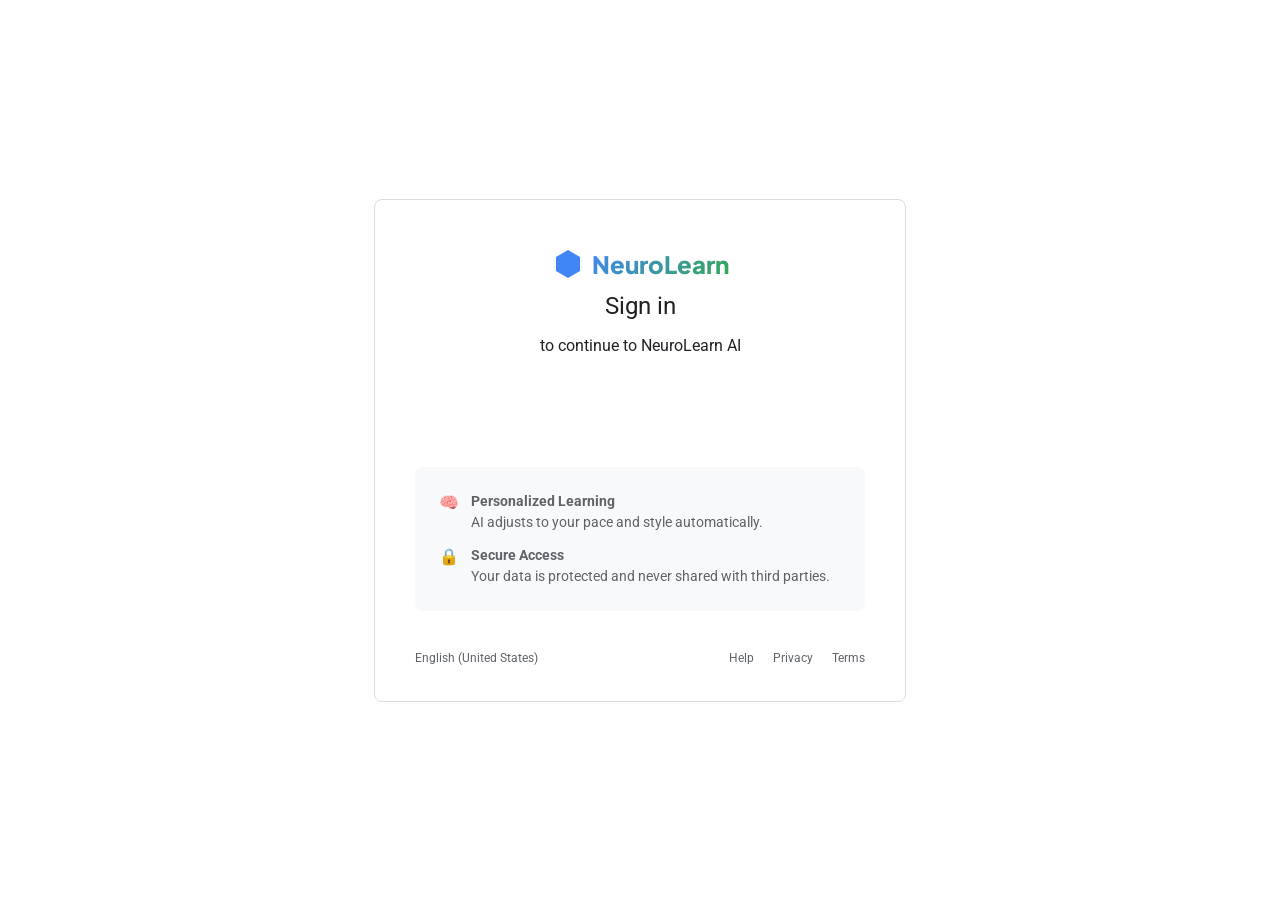
==== frontend/index.html @ 1ff62904 "Fix Google Auth and Security" ====
<!DOCTYPE html>
<html lang="en">
<head>
    <meta charset="UTF-8">
    <meta name="viewport" content="width=device-width, initial-scale=1.0">
    <title>NeuroLearn AI</title>
    <link href="https://fonts.googleapis.com/css2?family=Plus+Jakarta+Sans:wght@400;500;600;700;800&display=swap" rel="stylesheet">
    <style>
        * { margin: 0; padding: 0; box-sizing: border-box; }

        body {
            font-family: 'Plus Jakarta Sans', sans-serif;
            background: #0f0f13;
            color: #fff;
            min-height: 100vh;
        }

        /* ── Layout ── */
        .layout {
            display: flex;
            min-height: 100vh;
        }

        /* ── Sidebar ── */
        .sidebar {
            width: 220px;
            background: #16161d;
            border-right: 1px solid #ffffff10;
            display: flex;
            flex-direction: column;
            padding: 24px 16px;
            position: fixed;
            height: 100vh;
            z-index: 100;
        }

        .logo {
            display: flex;
            align-items: center;
            gap: 10px;
            padding: 8px 12px;
            margin-bottom: 32px;
        }

        .logo-icon {
            width: 32px;
            height: 32px;
            background: linear-gradient(135deg, #667eea, #764ba2);
            border-radius: 8px;
            display: flex;
            align-items: center;
            justify-content: center;
            font-size: 16px;
        }

        .logo-text {
            font-size: 17px;
            font-weight: 800;
            background: linear-gradient(135deg, #667eea, #a78bfa);
            -webkit-background-clip: text;
            -webkit-text-fill-color: transparent;
        }

        .nav-group {
            display: flex;
            flex-direction: column;
            gap: 4px;
            flex: 1;
        }

        .nav-label {
            font-size: 10px;
            font-weight: 700;
            color: #ffffff30;
            letter-spacing: 0.1em;
            padding: 0 12px;
            margin: 16px 0 6px;
        }

        .nav-item {
            display: flex;
            align-items: center;
            gap: 10px;
            padding: 10px 12px;
            border-radius: 10px;
            color: #ffffff60;
            text-decoration: none;
            font-size: 14px;
            font-weight: 500;
            transition: all 0.15s;
            cursor: pointer;
            border: none;
            background: none;
            width: 100%;
            font-family: 'Plus Jakarta Sans', sans-serif;
        }

        .nav-item:hover {
            background: #ffffff08;
            color: #fff;
        }

        .nav-item.active {
            background: linear-gradient(135deg, #667eea20, #764ba220);
            color: #a78bfa;
            border: 1px solid #667eea30;
        }

        .nav-item svg { flex-shrink: 0; }

        .sidebar-bottom {
            border-top: 1px solid #ffffff10;
            padding-top: 16px;
        }

        .user-row {
            display: flex;
            align-items: center;
            gap: 10px;
            padding: 10px 12px;
            border-radius: 10px;
            margin-bottom: 8px;
        }

        .avatar {
            width: 34px;
            height: 34px;
            border-radius: 50%;
            background: linear-gradient(135deg, #667eea, #764ba2);
            display: flex;
            align-items: center;
            justify-content: center;
            font-size: 12px;
            font-weight: 700;
            flex-shrink: 0;
            overflow: hidden;
        }

        .avatar img {
            width: 100%;
            height: 100%;
            object-fit: cover;
        }

        .user-info { flex: 1; min-width: 0; }

        .user-name {
            font-size: 13px;
            font-weight: 600;
            color: #fff;
            white-space: nowrap;
            overflow: hidden;
            text-overflow: ellipsis;
        }

        .user-email {
            font-size: 11px;
            color: #ffffff40;
            white-space: nowrap;
            overflow: hidden;
            text-overflow: ellipsis;
        }

        .logout-btn {
            width: 100%;
            padding: 9px;
            background: none;
            border: 1px solid #ffffff15;
            border-radius: 8px;
            color: #ffffff40;
            font-size: 12px;
            font-weight: 500;
            cursor: pointer;
            font-family: 'Plus Jakarta Sans', sans-serif;
            transition: all 0.15s;
            display: flex;
            align-items: center;
            justify-content: center;
            gap: 6px;
        }

        .logout-btn:hover {
            border-color: #ef444450;
            color: #ef4444;
            background: #ef444410;
        }

        /* ── Main ── */
        .main {
            margin-left: 220px;
            flex: 1;
            padding: 32px;
            max-width: calc(100vw - 220px);
        }

        /* ── Header ── */
        .header {
            display: flex;
            justify-content: space-between;
            align-items: center;
            margin-bottom: 32px;
        }

        .header-left h1 {
            font-size: 26px;
            font-weight: 800;
            margin-bottom: 4px;
        }

        .header-left p {
            font-size: 14px;
            color: #ffffff50;
        }

        .header-right {
            display: flex;
            gap: 10px;
        }

        /* ── Buttons ── */
        .btn {
            display: inline-flex;
            align-items: center;
            gap: 7px;
            padding: 10px 18px;
            border-radius: 10px;
            font-size: 13px;
            font-weight: 600;
            border: none;
            cursor: pointer;
            transition: all 0.15s;
            font-family: 'Plus Jakarta Sans', sans-serif;
            text-decoration: none;
        }

        .btn-primary {
            background: linear-gradient(135deg, #667eea, #764ba2);
            color: white;
            box-shadow: 0 4px 16px #667eea40;
        }

        .btn-primary:hover {
            transform: translateY(-1px);
            box-shadow: 0 6px 20px #667eea50;
        }

        .btn-ghost {
            background: #ffffff08;
            color: #ffffff70;
            border: 1px solid #ffffff12;
        }

        .btn-ghost:hover {
            background: #ffffff12;
            color: #fff;
        }

        .btn:disabled {
            opacity: 0.5;
            cursor: not-allowed;
            transform: none !important;
        }

        /* ── Stats ── */
        .stats-grid {
            display: grid;
            grid-template-columns: repeat(4, 1fr);
            gap: 16px;
            margin-bottom: 28px;
        }

        .stat-card {
            background: #16161d;
            border: 1px solid #ffffff0d;
            border-radius: 14px;
            padding: 20px;
            transition: border-color 0.2s;
        }

        .stat-card:hover { border-color: #667eea30; }

        .stat-top {
            display: flex;
            justify-content: space-between;
            align-items: center;
            margin-bottom: 14px;
        }

        .stat-icon {
            width: 36px;
            height: 36px;
            border-radius: 8px;
            display: flex;
            align-items: center;
            justify-content: center;
            font-size: 18px;
        }

        .stat-trend {
            font-size: 11px;
            font-weight: 600;
            padding: 3px 8px;
            border-radius: 20px;
            background: #10b98120;
            color: #10b981;
        }

        .stat-value {
            font-size: 30px;
            font-weight: 800;
            margin-bottom: 4px;
        }

        .stat-label {
            font-size: 12px;
            color: #ffffff40;
            font-weight: 500;
        }

        /* ── Grid ── */
        .content-grid {
            display: grid;
            grid-template-columns: 1.6fr 1fr;
            gap: 20px;
        }

        /* ── Card ── */
        .card {
            background: #16161d;
            border: 1px solid #ffffff0d;
            border-radius: 16px;
            overflow: hidden;
        }

        .card-head {
            padding: 20px 24px 16px;
            border-bottom: 1px solid #ffffff08;
            display: flex;
            justify-content: space-between;
            align-items: center;
        }

        .card-title {
            font-size: 15px;
            font-weight: 700;
        }

        .card-sub {
            font-size: 12px;
            color: #ffffff40;
            margin-top: 2px;
        }

        .card-body { padding: 20px 24px; }

        /* ── Modules ── */
        .module-list {
            display: flex;
            flex-direction: column;
            gap: 12px;
        }

        .module-item {
            display: flex;
            align-items: center;
            gap: 14px;
            padding: 14px;
            border-radius: 12px;
            border: 1px solid #ffffff08;
            cursor: pointer;
            transition: all 0.15s;
            background: #0f0f1300;
        }

        .module-item:hover:not(.locked) {
            background: #667eea08;
            border-color: #667eea30;
        }

        .module-item.locked {
            opacity: 0.45;
            cursor: not-allowed;
        }

        .module-status {
            width: 36px;
            height: 36px;
            border-radius: 50%;
            display: flex;
            align-items: center;
            justify-content: center;
            flex-shrink: 0;
            font-size: 15px;
        }

        .module-status.done  { background: #10b98120; color: #10b981; border: 1px solid #10b98130; }
        .module-status.active { background: #667eea20; color: #667eea; border: 1px solid #667eea30; }
        .module-status.idle  { background: #ffffff08; color: #ffffff40; border: 1px solid #ffffff10; }
        .module-status.lock  { background: #ffffff05; color: #ffffff20; border: 1px solid #ffffff08; }

        .module-info { flex: 1; min-width: 0; }

        .module-name {
            font-size: 14px;
            font-weight: 600;
            margin-bottom: 6px;
        }

        .progress-bar {
            height: 4px;
            background: #ffffff0d;
            border-radius: 4px;
            overflow: hidden;
        }

        .progress-fill {
            height: 100%;
            border-radius: 4px;
            transition: width 1s ease;
        }

        .module-meta {
            display: flex;
            justify-content: space-between;
            margin-top: 5px;
        }

        .module-meta span {
            font-size: 11px;
            color: #ffffff35;
        }

        .module-cta {
            font-size: 11px;
            font-weight: 600;
            padding: 5px 12px;
            border-radius: 6px;
            background: linear-gradient(135deg, #667eea, #764ba2);
            color: white;
            border: none;
            cursor: pointer;
            font-family: 'Plus Jakarta Sans', sans-serif;
            white-space: nowrap;
            flex-shrink: 0;
        }

        /* ── Recommendations ── */
        .rec-list {
            display: flex;
            flex-direction: column;
            gap: 10px;
        }

        .rec-item {
            display: flex;
            align-items: center;
            gap: 12px;
            padding: 12px;
            border-radius: 10px;
            border: 1px solid #ffffff08;
            cursor: pointer;
            transition: all 0.15s;
        }

        .rec-item:hover {
            background: #667eea08;
            border-color: #667eea30;
        }

        .rec-dot {
            width: 40px;
            height: 40px;
            border-radius: 10px;
            flex-shrink: 0;
        }

        .rec-dot.purple { background: linear-gradient(135deg, #667eea, #764ba2); }
        .rec-dot.pink   { background: linear-gradient(135deg, #f093fb, #f5576c); }
        .rec-dot.blue   { background: linear-gradient(135deg, #4facfe, #00f2fe); }

        .rec-info { flex: 1; }

        .rec-name {
            font-size: 13px;
            font-weight: 600;
            margin-bottom: 3px;
        }

        .rec-meta {
            font-size: 11px;
            color: #ffffff35;
        }

        .rec-match {
            font-size: 11px;
            font-weight: 700;
            color: #10b981;
        }

        /* ── Quick Actions ── */
        .actions-grid {
            display: grid;
            grid-template-columns: 1fr 1fr;
            gap: 10px;
        }

        .action-card {
            padding: 16px;
            border-radius: 12px;
            border: 1px solid #ffffff08;
            cursor: pointer;
            transition: all 0.15s;
            text-align: center;
            background: none;
            color: white;
            font-family: 'Plus Jakarta Sans', sans-serif;
            width: 100%;
        }

        .action-card:hover {
            background: #ffffff06;
            border-color: #667eea40;
            transform: translateY(-2px);
        }

        .action-icon { font-size: 24px; margin-bottom: 8px; }

        .action-name {
            font-size: 13px;
            font-weight: 600;
            margin-bottom: 3px;
        }

        .action-desc {
            font-size: 11px;
            color: #ffffff35;
        }

        /* ── Toast ── */
        .toast {
            position: fixed;
            bottom: 24px;
            right: 24px;
            padding: 12px 18px;
            border-radius: 12px;
            font-size: 13px;
            font-weight: 600;
            z-index: 9999;
            display: flex;
            align-items: center;
            gap: 8px;
            box-shadow: 0 8px 32px rgba(0,0,0,0.4);
            transform: translateY(80px);
            opacity: 0;
            transition: all 0.3s cubic-bezier(0.34, 1.56, 0.64, 1);
            max-width: 320px;
        }

        .toast.show { transform: translateY(0); opacity: 1; }
        .toast.success { background: linear-gradient(135deg, #10b981, #059669); }
        .toast.error   { background: linear-gradient(135deg, #ef4444, #dc2626); }
        .toast.info    { background: linear-gradient(135deg, #667eea, #764ba2); }

        /* ── Spinner ── */
        .spin {
            width: 14px; height: 14px;
            border: 2px solid rgba(255,255,255,0.3);
            border-top-color: white;
            border-radius: 50%;
            animation: spin 0.7s linear infinite;
        }

        @keyframes spin { to { transform: rotate(360deg); } }

        /* ── Responsive ── */
        @media (max-width: 1100px) {
            .stats-grid { grid-template-columns: repeat(2, 1fr); }
            .content-grid { grid-template-columns: 1fr; }
        }

        @media (max-width: 768px) {
            .sidebar { transform: translateX(-100%); }
            .main { margin-left: 0; padding: 20px; max-width: 100vw; }
            .stats-grid { grid-template-columns: 1fr 1fr; }
            .header { flex-direction: column; align-items: flex-start; gap: 16px; }
        }
    </style>
</head>
<body>

<div class="toast" id="toast"></div>

<div class="layout">

    <!-- ── Sidebar ── -->
    <aside class="sidebar">
        <div class="logo">
            <div class="logo-icon">🧠</div>
            <span class="logo-text">NeuroLearn</span>
        </div>

        <div class="nav-group">
            <span class="nav-label">MENU</span>

            <a class="nav-item active" href="index.html">
                <svg width="16" height="16" viewBox="0 0 24 24" fill="none" stroke="currentColor" stroke-width="2">
                    <rect x="3" y="3" width="7" height="7" rx="1"/>
                    <rect x="14" y="3" width="7" height="7" rx="1"/>
                    <rect x="3" y="14" width="7" height="7" rx="1"/>
                    <rect x="14" y="14" width="7" height="7" rx="1"/>
                </svg>
                Dashboard
            </a>

            <a class="nav-item" href="lesson.html">
                <svg width="16" height="16" viewBox="0 0 24 24" fill="none" stroke="currentColor" stroke-width="2">
                    <polygon points="5 3 19 12 5 21 5 3"/>
                </svg>
                Start Lesson
            </a>

            <button class="nav-item action-export">
                <svg width="16" height="16" viewBox="0 0 24 24" fill="none" stroke="currentColor" stroke-width="2">
                    <path d="M21 15v4a2 2 0 0 1-2 2H5a2 2 0 0 1-2-2v-4"/>
                    <polyline points="7 10 12 15 17 10"/>
                    <line x1="12" y1="15" x2="12" y2="3"/>
                </svg>
                Export Data
            </button>
        </div>

        <div class="sidebar-bottom">
            <div class="user-row">
                <div class="avatar" id="user-avatar"><span id="user-initials">U</span></div>
                <div class="user-info">
                    <div class="user-name" id="user-name">Loading...</div>
                    <div class="user-email" id="user-email">...</div>
                </div>
            </div>
            <button class="logout-btn" onclick="logout()">
                <svg width="12" height="12" viewBox="0 0 24 24" fill="none" stroke="currentColor" stroke-width="2">
                    <path d="M9 21H5a2 2 0 0 1-2-2V5a2 2 0 0 1 2-2h4"/>
                    <polyline points="16 17 21 12 16 7"/>
                    <line x1="21" y1="12" x2="9" y2="12"/>
                </svg>
                Sign Out
            </button>
        </div>
    </aside>

    <!-- ── Main Content ── -->
    <main class="main">

        <!-- Header -->
        <div class="header">
            <div class="header-left">
                <h1 id="page-title">Welcome back 👋</h1>
                <p>Your AI-powered learning dashboard</p>
            </div>
            <div class="header-right">
                <button class="btn btn-primary" id="btn-start">
                    <svg width="15" height="15" viewBox="0 0 24 24" fill="none" stroke="currentColor" stroke-width="2.5">
                        <polygon points="5 3 19 12 5 21 5 3"/>
                    </svg>
                    Start Learning
                </button>
            </div>
        </div>

        <!-- Stats -->
        <div class="stats-grid">
            <div class="stat-card">
                <div class="stat-top">
                    <div class="stat-icon" style="background:#667eea15">📚</div>
                    <span class="stat-trend">+12%</span>
                </div>
                <div class="stat-value" id="stat-sessions">24</div>
                <div class="stat-label">Sessions Completed</div>
            </div>
            <div class="stat-card">
                <div class="stat-top">
                    <div class="stat-icon" style="background:#8b5cf615">🎯</div>
                    <span class="stat-trend">+5.2%</span>
                </div>
                <div class="stat-value" id="stat-score">78.5%</div>
                <div class="stat-label">Average Score</div>
            </div>
            <div class="stat-card">
                <div class="stat-top">
                    <div class="stat-icon" style="background:#10b98115">⚡</div>
                    <span class="stat-trend">+7%</span>
                </div>
                <div class="stat-value" id="stat-engagement">82%</div>
                <div class="stat-label">Engagement Level</div>
            </div>
            <div class="stat-card">
                <div class="stat-top">
                    <div class="stat-icon" style="background:#f9731615">🔥</div>
                    <span class="stat-trend" id="streak-trend">7 days</span>
                </div>
                <div class="stat-value" id="stat-streak">7</div>
                <div class="stat-label">Day Streak</div>
            </div>
        </div>

        <!-- Content Grid -->
        <div class="content-grid">

            <!-- Left Column -->
            <div style="display:flex; flex-direction:column; gap:20px;">

                <!-- Modules -->
                <div class="card">
                    <div class="card-head">
                        <div>
                            <div class="card-title">Learning Path</div>
                            <div class="card-sub">Click a module to start AI lesson</div>
                        </div>
                    </div>
                    <div class="card-body">
                        <div class="module-list">

                            <div class="module-item" onclick="showToast('Python Basics is already completed! 🎉', 'success')">
                                <div class="module-status done">✓</div>
                                <div class="module-info">
                                    <div class="module-name">Python Basics</div>
                                    <div class="progress-bar">
                                        <div class="progress-fill" style="width:100%; background:#10b981;"></div>
                                    </div>
                                    <div class="module-meta">
                                        <span>12 lessons</span>
                                        <span style="color:#10b981;">Completed</span>
                                    </div>
                                </div>
                            </div>

                            <div class="module-item" onclick="goToLesson('Dictionary Methods and Comprehensions', 'intermediate')">
                                <div class="module-status active">▶</div>
                                <div class="module-info">
                                    <div class="module-name">Data Structures</div>
                                    <div class="progress-bar">
                                        <div class="progress-fill" style="width:75%; background:linear-gradient(90deg,#667eea,#764ba2);"></div>
                                    </div>
                                    <div class="module-meta">
                                        <span>9 / 12 lessons</span>
                                        <span>3h left</span>
                                    </div>
                                </div>
                                <button class="module-cta">Continue</button>
                            </div>

                            <div class="module-item" onclick="goToLesson('Classes and Objects in Python', 'intermediate')">
                                <div class="module-status idle">○</div>
                                <div class="module-info">
                                    <div class="module-name">Object-Oriented Programming</div>
                                    <div class="progress-bar">
                                        <div class="progress-fill" style="width:45%; background:linear-gradient(90deg,#8b5cf6,#6d28d9);"></div>
                                    </div>
                                    <div class="module-meta">
                                        <span>5 / 11 lessons</span>
                                        <span>In progress</span>
                                    </div>
                                </div>
                                <button class="module-cta">Start</button>
                            </div>

                            <div class="module-item locked" onclick="showToast('Complete OOP first to unlock Advanced Algorithms 🔒', 'info')">
                                <div class="module-status lock">🔒</div>
                                <div class="module-info">
                                    <div class="module-name">Advanced Algorithms</div>
                                    <div class="module-meta">
                                        <span>Locked — complete OOP first</span>
                                    </div>
                                </div>
                            </div>

                        </div>
                    </div>
                </div>

                <!-- Quick Actions -->
                <div class="card">
                    <div class="card-head">
                        <div>
                            <div class="card-title">Quick Actions</div>
                            <div class="card-sub">Everything you need in one place</div>
                        </div>
                    </div>
                    <div class="card-body">
                        <div class="actions-grid">
                            <button class="action-card" onclick="goToLesson('Python Basics Quiz', 'beginner')">
                                <div class="action-icon">🧪</div>
                                <div class="action-name">Take Quiz</div>
                                <div class="action-desc">Test your knowledge</div>
                            </button>
                            <button class="action-card" onclick="goToLesson('Advanced Algorithms Introduction', 'advanced')">
                                <div class="action-icon">🚀</div>
                                <div class="action-name">Challenge Mode</div>
                                <div class="action-desc">Push your limits</div>
                            </button>
                            <button class="action-card action-export">
                                <div class="action-icon">📊</div>
                                <div class="action-name">Export Progress</div>
                                <div class="action-desc">Download your data</div>
                            </button>
                            <button class="action-card" onclick="goToLesson('Python Review and Practice', 'beginner')">
                                <div class="action-icon">🔄</div>
                                <div class="action-name">Review</div>
                                <div class="action-desc">Revisit past lessons</div>
                            </button>
                        </div>
                    </div>
                </div>

            </div>

            <!-- Right Column -->
            <div style="display:flex; flex-direction:column; gap:20px;">

                <!-- Cognitive Profile -->
                <div class="card">
                    <div class="card-head">
                        <div>
                            <div class="card-title">Your Profile</div>
                            <div class="card-sub">Cognitive learning DNA</div>
                        </div>
                    </div>
                    <div class="card-body" style="display:flex; flex-direction:column; gap:10px;">
                        <div style="display:flex; justify-content:space-between; align-items:center; padding:10px 12px; background:#ffffff05; border-radius:8px;">
                            <span style="font-size:13px; color:#ffffff60;">Learning Style</span>
                            <span style="font-size:13px; font-weight:700; color:#a78bfa;" id="profile-style">Visual</span>
                        </div>
                        <div style="display:flex; justify-content:space-between; align-items:center; padding:10px 12px; background:#ffffff05; border-radius:8px;">
                            <span style="font-size:13px; color:#ffffff60;">Cognitive Capacity</span>
                            <span style="font-size:13px; font-weight:700; color:#a78bfa;" id="profile-capacity">7.5 / 10</span>
                        </div>
                        <div style="display:flex; justify-content:space-between; align-items:center; padding:10px 12px; background:#ffffff05; border-radius:8px;">
                            <span style="font-size:13px; color:#ffffff60;">Processing Speed</span>
                            <span style="font-size:13px; font-weight:700; color:#10b981;" id="profile-speed">Fast</span>
                        </div>
                        <div style="display:flex; justify-content:space-between; align-items:center; padding:10px 12px; background:#ffffff05; border-radius:8px;">
                            <span style="font-size:13px; color:#ffffff60;">Working Memory</span>
                            <span style="font-size:13px; font-weight:700; color:#10b981;" id="profile-memory">High</span>
                        </div>
                    </div>
                </div>

                <!-- AI Recommendations -->
                <div class="card">
                    <div class="card-head">
                        <div>
                            <div class="card-title">Recommended</div>
                            <div class="card-sub">AI-picked for you</div>
                        </div>
                    </div>
                    <div class="card-body">
                        <div class="rec-list" id="recommendation-list">
                            <div class="rec-item" onclick="goToLesson('Python Data Visualization', 'intermediate')">
                                <div class="rec-dot purple"></div>
                                <div class="rec-info">
                                    <div class="rec-name">Python Data Visualization</div>
                                    <div class="rec-meta">Interactive • 45 min</div>
                                </div>
                                <span class="rec-match">92%</span>
                            </div>
                            <div class="rec-item" onclick="goToLesson('Algorithmic Thinking', 'intermediate')">
                                <div class="rec-dot pink"></div>
                                <div class="rec-info">
                                    <div class="rec-name">Algorithmic Thinking</div>
                                    <div class="rec-meta">Reading • 60 min</div>
                                </div>
                                <span class="rec-match">88%</span>
                            </div>
                            <div class="rec-item" onclick="goToLesson('Design Patterns in Python', 'advanced')">
                                <div class="rec-dot blue"></div>
                                <div class="rec-info">
                                    <div class="rec-name">Design Patterns</div>
                                    <div class="rec-meta">Practice • 90 min</div>
                                </div>
                                <span class="rec-match">85%</span>
                            </div>
                        </div>
                    </div>
                </div>

            </div>
        </div>
    </main>
</div>

<script src="app.js"></script>
</body>
</html>
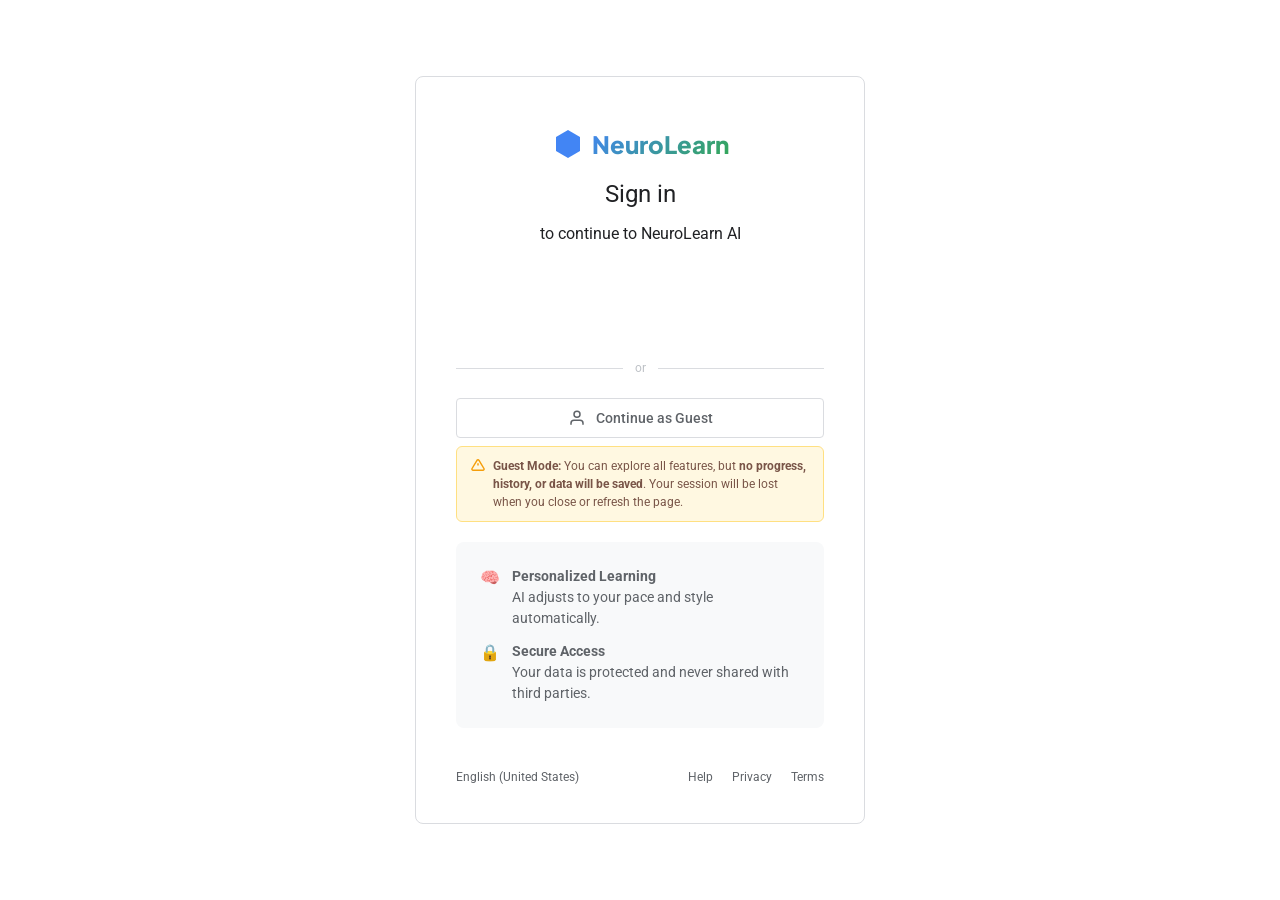
==== commit b064bbc7: "feat: Next-level UI/UX overhaul — dark mode, modals, quiz engine, streak calendar, animations, all b" ====
--- a/frontend/index.html
+++ b/frontend/index.html
@@ -1,893 +1,518 @@
 <!DOCTYPE html>
 <html lang="en">
 <head>
-    <meta charset="UTF-8">
-    <meta name="viewport" content="width=device-width, initial-scale=1.0">
-    <title>NeuroLearn AI</title>
-    <link href="https://fonts.googleapis.com/css2?family=Plus+Jakarta+Sans:wght@400;500;600;700;800&display=swap" rel="stylesheet">
-    <style>
-        * { margin: 0; padding: 0; box-sizing: border-box; }
-
-        body {
-            font-family: 'Plus Jakarta Sans', sans-serif;
-            background: #0f0f13;
-            color: #fff;
-            min-height: 100vh;
-        }
-
-        /* ── Layout ── */
-        .layout {
-            display: flex;
-            min-height: 100vh;
-        }
-
-        /* ── Sidebar ── */
-        .sidebar {
-            width: 220px;
-            background: #16161d;
-            border-right: 1px solid #ffffff10;
-            display: flex;
-            flex-direction: column;
-            padding: 24px 16px;
-            position: fixed;
-            height: 100vh;
-            z-index: 100;
-        }
-
-        .logo {
-            display: flex;
-            align-items: center;
-            gap: 10px;
-            padding: 8px 12px;
-            margin-bottom: 32px;
-        }
-
-        .logo-icon {
-            width: 32px;
-            height: 32px;
-            background: linear-gradient(135deg, #667eea, #764ba2);
-            border-radius: 8px;
-            display: flex;
-            align-items: center;
-            justify-content: center;
-            font-size: 16px;
-        }
-
-        .logo-text {
-            font-size: 17px;
-            font-weight: 800;
-            background: linear-gradient(135deg, #667eea, #a78bfa);
-            -webkit-background-clip: text;
-            -webkit-text-fill-color: transparent;
-        }
-
-        .nav-group {
-            display: flex;
-            flex-direction: column;
-            gap: 4px;
-            flex: 1;
-        }
-
-        .nav-label {
-            font-size: 10px;
-            font-weight: 700;
-            color: #ffffff30;
-            letter-spacing: 0.1em;
-            padding: 0 12px;
-            margin: 16px 0 6px;
-        }
-
-        .nav-item {
-            display: flex;
-            align-items: center;
-            gap: 10px;
-            padding: 10px 12px;
-            border-radius: 10px;
-            color: #ffffff60;
-            text-decoration: none;
-            font-size: 14px;
-            font-weight: 500;
-            transition: all 0.15s;
-            cursor: pointer;
-            border: none;
-            background: none;
-            width: 100%;
-            font-family: 'Plus Jakarta Sans', sans-serif;
-        }
-
-        .nav-item:hover {
-            background: #ffffff08;
-            color: #fff;
-        }
-
-        .nav-item.active {
-            background: linear-gradient(135deg, #667eea20, #764ba220);
-            color: #a78bfa;
-            border: 1px solid #667eea30;
-        }
-
-        .nav-item svg { flex-shrink: 0; }
-
-        .sidebar-bottom {
-            border-top: 1px solid #ffffff10;
-            padding-top: 16px;
-        }
-
-        .user-row {
-            display: flex;
-            align-items: center;
-            gap: 10px;
-            padding: 10px 12px;
-            border-radius: 10px;
-            margin-bottom: 8px;
-        }
-
-        .avatar {
-            width: 34px;
-            height: 34px;
-            border-radius: 50%;
-            background: linear-gradient(135deg, #667eea, #764ba2);
-            display: flex;
-            align-items: center;
-            justify-content: center;
-            font-size: 12px;
-            font-weight: 700;
-            flex-shrink: 0;
-            overflow: hidden;
-        }
-
-        .avatar img {
-            width: 100%;
-            height: 100%;
-            object-fit: cover;
-        }
-
-        .user-info { flex: 1; min-width: 0; }
-
-        .user-name {
-            font-size: 13px;
-            font-weight: 600;
-            color: #fff;
-            white-space: nowrap;
-            overflow: hidden;
-            text-overflow: ellipsis;
-        }
-
-        .user-email {
-            font-size: 11px;
-            color: #ffffff40;
-            white-space: nowrap;
-            overflow: hidden;
-            text-overflow: ellipsis;
-        }
-
-        .logout-btn {
-            width: 100%;
-            padding: 9px;
-            background: none;
-            border: 1px solid #ffffff15;
-            border-radius: 8px;
-            color: #ffffff40;
-            font-size: 12px;
-            font-weight: 500;
-            cursor: pointer;
-            font-family: 'Plus Jakarta Sans', sans-serif;
-            transition: all 0.15s;
-            display: flex;
-            align-items: center;
-            justify-content: center;
-            gap: 6px;
-        }
-
-        .logout-btn:hover {
-            border-color: #ef444450;
-            color: #ef4444;
-            background: #ef444410;
-        }
-
-        /* ── Main ── */
-        .main {
-            margin-left: 220px;
-            flex: 1;
-            padding: 32px;
-            max-width: calc(100vw - 220px);
-        }
-
-        /* ── Header ── */
-        .header {
-            display: flex;
-            justify-content: space-between;
-            align-items: center;
-            margin-bottom: 32px;
-        }
-
-        .header-left h1 {
-            font-size: 26px;
-            font-weight: 800;
-            margin-bottom: 4px;
-        }
-
-        .header-left p {
-            font-size: 14px;
-            color: #ffffff50;
-        }
-
-        .header-right {
-            display: flex;
-            gap: 10px;
-        }
-
-        /* ── Buttons ── */
-        .btn {
-            display: inline-flex;
-            align-items: center;
-            gap: 7px;
-            padding: 10px 18px;
-            border-radius: 10px;
-            font-size: 13px;
-            font-weight: 600;
-            border: none;
-            cursor: pointer;
-            transition: all 0.15s;
-            font-family: 'Plus Jakarta Sans', sans-serif;
-            text-decoration: none;
-        }
-
-        .btn-primary {
-            background: linear-gradient(135deg, #667eea, #764ba2);
-            color: white;
-            box-shadow: 0 4px 16px #667eea40;
-        }
-
-        .btn-primary:hover {
-            transform: translateY(-1px);
-            box-shadow: 0 6px 20px #667eea50;
-        }
-
-        .btn-ghost {
-            background: #ffffff08;
-            color: #ffffff70;
-            border: 1px solid #ffffff12;
-        }
-
-        .btn-ghost:hover {
-            background: #ffffff12;
-            color: #fff;
-        }
-
-        .btn:disabled {
-            opacity: 0.5;
-            cursor: not-allowed;
-            transform: none !important;
-        }
-
-        /* ── Stats ── */
-        .stats-grid {
-            display: grid;
-            grid-template-columns: repeat(4, 1fr);
-            gap: 16px;
-            margin-bottom: 28px;
-        }
-
-        .stat-card {
-            background: #16161d;
-            border: 1px solid #ffffff0d;
-            border-radius: 14px;
-            padding: 20px;
-            transition: border-color 0.2s;
-        }
-
-        .stat-card:hover { border-color: #667eea30; }
-
-        .stat-top {
-            display: flex;
-            justify-content: space-between;
-            align-items: center;
-            margin-bottom: 14px;
-        }
-
-        .stat-icon {
-            width: 36px;
-            height: 36px;
-            border-radius: 8px;
-            display: flex;
-            align-items: center;
-            justify-content: center;
-            font-size: 18px;
-        }
-
-        .stat-trend {
-            font-size: 11px;
-            font-weight: 600;
-            padding: 3px 8px;
-            border-radius: 20px;
-            background: #10b98120;
-            color: #10b981;
-        }
-
-        .stat-value {
-            font-size: 30px;
-            font-weight: 800;
-            margin-bottom: 4px;
-        }
-
-        .stat-label {
-            font-size: 12px;
-            color: #ffffff40;
-            font-weight: 500;
-        }
-
-        /* ── Grid ── */
-        .content-grid {
-            display: grid;
-            grid-template-columns: 1.6fr 1fr;
-            gap: 20px;
-        }
-
-        /* ── Card ── */
-        .card {
-            background: #16161d;
-            border: 1px solid #ffffff0d;
-            border-radius: 16px;
-            overflow: hidden;
-        }
-
-        .card-head {
-            padding: 20px 24px 16px;
-            border-bottom: 1px solid #ffffff08;
-            display: flex;
-            justify-content: space-between;
-            align-items: center;
-        }
-
-        .card-title {
-            font-size: 15px;
-            font-weight: 700;
-        }
-
-        .card-sub {
-            font-size: 12px;
-            color: #ffffff40;
-            margin-top: 2px;
-        }
-
-        .card-body { padding: 20px 24px; }
-
-        /* ── Modules ── */
-        .module-list {
-            display: flex;
-            flex-direction: column;
-            gap: 12px;
-        }
-
-        .module-item {
-            display: flex;
-            align-items: center;
-            gap: 14px;
-            padding: 14px;
-            border-radius: 12px;
-            border: 1px solid #ffffff08;
-            cursor: pointer;
-            transition: all 0.15s;
-            background: #0f0f1300;
-        }
-
-        .module-item:hover:not(.locked) {
-            background: #667eea08;
-            border-color: #667eea30;
-        }
-
-        .module-item.locked {
-            opacity: 0.45;
-            cursor: not-allowed;
-        }
-
-        .module-status {
-            width: 36px;
-            height: 36px;
-            border-radius: 50%;
-            display: flex;
-            align-items: center;
-            justify-content: center;
-            flex-shrink: 0;
-            font-size: 15px;
-        }
-
-        .module-status.done  { background: #10b98120; color: #10b981; border: 1px solid #10b98130; }
-        .module-status.active { background: #667eea20; color: #667eea; border: 1px solid #667eea30; }
-        .module-status.idle  { background: #ffffff08; color: #ffffff40; border: 1px solid #ffffff10; }
-        .module-status.lock  { background: #ffffff05; color: #ffffff20; border: 1px solid #ffffff08; }
-
-        .module-info { flex: 1; min-width: 0; }
-
-        .module-name {
-            font-size: 14px;
-            font-weight: 600;
-            margin-bottom: 6px;
-        }
-
-        .progress-bar {
-            height: 4px;
-            background: #ffffff0d;
-            border-radius: 4px;
-            overflow: hidden;
-        }
-
-        .progress-fill {
-            height: 100%;
-            border-radius: 4px;
-            transition: width 1s ease;
-        }
-
-        .module-meta {
-            display: flex;
-            justify-content: space-between;
-            margin-top: 5px;
-        }
-
-        .module-meta span {
-            font-size: 11px;
-            color: #ffffff35;
-        }
-
-        .module-cta {
-            font-size: 11px;
-            font-weight: 600;
-            padding: 5px 12px;
-            border-radius: 6px;
-            background: linear-gradient(135deg, #667eea, #764ba2);
-            color: white;
-            border: none;
-            cursor: pointer;
-            font-family: 'Plus Jakarta Sans', sans-serif;
-            white-space: nowrap;
-            flex-shrink: 0;
-        }
-
-        /* ── Recommendations ── */
-        .rec-list {
-            display: flex;
-            flex-direction: column;
-            gap: 10px;
-        }
-
-        .rec-item {
-            display: flex;
-            align-items: center;
-            gap: 12px;
-            padding: 12px;
-            border-radius: 10px;
-            border: 1px solid #ffffff08;
-            cursor: pointer;
-            transition: all 0.15s;
-        }
-
-        .rec-item:hover {
-            background: #667eea08;
-            border-color: #667eea30;
-        }
-
-        .rec-dot {
-            width: 40px;
-            height: 40px;
-            border-radius: 10px;
-            flex-shrink: 0;
-        }
-
-        .rec-dot.purple { background: linear-gradient(135deg, #667eea, #764ba2); }
-        .rec-dot.pink   { background: linear-gradient(135deg, #f093fb, #f5576c); }
-        .rec-dot.blue   { background: linear-gradient(135deg, #4facfe, #00f2fe); }
-
-        .rec-info { flex: 1; }
-
-        .rec-name {
-            font-size: 13px;
-            font-weight: 600;
-            margin-bottom: 3px;
-        }
-
-        .rec-meta {
-            font-size: 11px;
-            color: #ffffff35;
-        }
-
-        .rec-match {
-            font-size: 11px;
-            font-weight: 700;
-            color: #10b981;
-        }
-
-        /* ── Quick Actions ── */
-        .actions-grid {
-            display: grid;
-            grid-template-columns: 1fr 1fr;
-            gap: 10px;
-        }
-
-        .action-card {
-            padding: 16px;
-            border-radius: 12px;
-            border: 1px solid #ffffff08;
-            cursor: pointer;
-            transition: all 0.15s;
-            text-align: center;
-            background: none;
-            color: white;
-            font-family: 'Plus Jakarta Sans', sans-serif;
-            width: 100%;
-        }
-
-        .action-card:hover {
-            background: #ffffff06;
-            border-color: #667eea40;
-            transform: translateY(-2px);
-        }
-
-        .action-icon { font-size: 24px; margin-bottom: 8px; }
-
-        .action-name {
-            font-size: 13px;
-            font-weight: 600;
-            margin-bottom: 3px;
-        }
-
-        .action-desc {
-            font-size: 11px;
-            color: #ffffff35;
-        }
-
-        /* ── Toast ── */
-        .toast {
-            position: fixed;
-            bottom: 24px;
-            right: 24px;
-            padding: 12px 18px;
-            border-radius: 12px;
-            font-size: 13px;
-            font-weight: 600;
-            z-index: 9999;
-            display: flex;
-            align-items: center;
-            gap: 8px;
-            box-shadow: 0 8px 32px rgba(0,0,0,0.4);
-            transform: translateY(80px);
-            opacity: 0;
-            transition: all 0.3s cubic-bezier(0.34, 1.56, 0.64, 1);
-            max-width: 320px;
-        }
-
-        .toast.show { transform: translateY(0); opacity: 1; }
-        .toast.success { background: linear-gradient(135deg, #10b981, #059669); }
-        .toast.error   { background: linear-gradient(135deg, #ef4444, #dc2626); }
-        .toast.info    { background: linear-gradient(135deg, #667eea, #764ba2); }
-
-        /* ── Spinner ── */
-        .spin {
-            width: 14px; height: 14px;
-            border: 2px solid rgba(255,255,255,0.3);
-            border-top-color: white;
-            border-radius: 50%;
-            animation: spin 0.7s linear infinite;
-        }
-
-        @keyframes spin { to { transform: rotate(360deg); } }
-
-        /* ── Responsive ── */
-        @media (max-width: 1100px) {
-            .stats-grid { grid-template-columns: repeat(2, 1fr); }
-            .content-grid { grid-template-columns: 1fr; }
-        }
-
-        @media (max-width: 768px) {
-            .sidebar { transform: translateX(-100%); }
-            .main { margin-left: 0; padding: 20px; max-width: 100vw; }
-            .stats-grid { grid-template-columns: 1fr 1fr; }
-            .header { flex-direction: column; align-items: flex-start; gap: 16px; }
-        }
-    </style>
+<meta charset="UTF-8">
+<meta name="viewport" content="width=device-width, initial-scale=1.0">
+<title>NeuroLearn AI — Dashboard</title>
+<meta name="description" content="AI-powered adaptive learning dashboard. Track your progress, start lessons, and grow your skills.">
+<link href="https://fonts.googleapis.com/css2?family=Plus+Jakarta+Sans:wght@400;500;600;700;800&display=swap" rel="stylesheet">
+<link rel="stylesheet" href="styles.css">
 </head>
 <body>
 
-<div class="toast" id="toast"></div>
-
-<div class="layout">
-
-    <!-- ── Sidebar ── -->
-    <aside class="sidebar">
-        <div class="logo">
-            <div class="logo-icon">🧠</div>
-            <span class="logo-text">NeuroLearn</span>
-        </div>
-
-        <div class="nav-group">
-            <span class="nav-label">MENU</span>
-
-            <a class="nav-item active" href="index.html">
-                <svg width="16" height="16" viewBox="0 0 24 24" fill="none" stroke="currentColor" stroke-width="2">
-                    <rect x="3" y="3" width="7" height="7" rx="1"/>
-                    <rect x="14" y="3" width="7" height="7" rx="1"/>
-                    <rect x="3" y="14" width="7" height="7" rx="1"/>
-                    <rect x="14" y="14" width="7" height="7" rx="1"/>
-                </svg>
-                Dashboard
-            </a>
-
-            <a class="nav-item" href="lesson.html">
-                <svg width="16" height="16" viewBox="0 0 24 24" fill="none" stroke="currentColor" stroke-width="2">
-                    <polygon points="5 3 19 12 5 21 5 3"/>
-                </svg>
-                Start Lesson
-            </a>
-
-            <button class="nav-item action-export">
-                <svg width="16" height="16" viewBox="0 0 24 24" fill="none" stroke="currentColor" stroke-width="2">
-                    <path d="M21 15v4a2 2 0 0 1-2 2H5a2 2 0 0 1-2-2v-4"/>
-                    <polyline points="7 10 12 15 17 10"/>
-                    <line x1="12" y1="15" x2="12" y2="3"/>
-                </svg>
-                Export Data
+<!-- Mesh background -->
+<div class="mesh-bg">
+  <div class="mesh-orb mesh-orb-1"></div>
+  <div class="mesh-orb mesh-orb-2"></div>
+  <div class="mesh-orb mesh-orb-3"></div>
+</div>
+
+<!-- Mobile hamburger -->
+<button class="hamburger" id="hamburger" aria-label="Menu">☰</button>
+<div class="sidebar-overlay" id="sidebar-overlay"></div>
+
+<!-- Toast container -->
+<div id="toast-container"></div>
+
+<!-- Start Lesson Modal -->
+<div class="modal-overlay" id="modal-start">
+  <div class="modal anim-scale">
+    <button class="modal-close" onclick="closeModal('modal-start')">✕</button>
+    <div class="modal-title">🚀 Start a New Lesson</div>
+    <div class="modal-sub">Choose a topic and your preferred difficulty level.</div>
+    <div class="form-group">
+      <label class="form-label">Topic</label>
+      <input class="form-input" id="lesson-topic" placeholder="e.g. Python Lists, OOP, Algorithms…" />
+    </div>
+    <div class="form-group">
+      <label class="form-label">Difficulty</label>
+      <select class="form-select" id="lesson-diff">
+        <option value="beginner">🟢 Beginner</option>
+        <option value="intermediate" selected>🟡 Intermediate</option>
+        <option value="advanced">🔴 Advanced</option>
+      </select>
+    </div>
+    <div class="modal-footer">
+      <button class="btn btn-ghost btn-sm" onclick="closeModal('modal-start')">Cancel</button>
+      <button class="btn btn-primary btn-sm" id="btn-go-lesson" onclick="confirmStartLesson()">
+        <svg width="14" height="14" viewBox="0 0 24 24" fill="none" stroke="currentColor" stroke-width="2.5"><polygon points="5 3 19 12 5 21 5 3"/></svg>
+        Start Lesson
+      </button>
+    </div>
+  </div>
+</div>
+
+<!-- Export Modal -->
+<div class="modal-overlay" id="modal-export">
+  <div class="modal anim-scale">
+    <button class="modal-close" onclick="closeModal('modal-export')">✕</button>
+    <div class="modal-title">📊 Export Progress</div>
+    <div class="modal-sub">Download your learning data as a JSON file.</div>
+    <div id="export-status" style="padding:16px;background:var(--surface-2);border-radius:var(--radius-md);font-size:13px;color:var(--text-secondary);text-align:center;">
+      Ready to export your progress data.
+    </div>
+    <div class="modal-footer">
+      <button class="btn btn-ghost btn-sm" onclick="closeModal('modal-export')">Cancel</button>
+      <button class="btn btn-primary btn-sm" onclick="runExport()">Download</button>
+    </div>
+  </div>
+</div>
+
+<!-- Sidebar -->
+<aside class="sidebar" id="sidebar">
+  <div class="sidebar-header">
+    <a href="index.html" class="logo">
+      <div class="logo-icon">🧠</div>
+      <span class="logo-text">NeuroLearn</span>
+    </a>
+  </div>
+
+  <div class="nav-section">
+    <span class="nav-label">Main Menu</span>
+
+    <a class="nav-item active" href="index.html">
+      <span class="icon">🏠</span>
+      <span class="label">Dashboard</span>
+    </a>
+    <button class="nav-item" id="nav-start-lesson">
+      <span class="icon">▶️</span>
+      <span class="label">Start Lesson</span>
+      <span class="nav-badge">AI</span>
+    </button>
+    <button class="nav-item" id="nav-quiz">
+      <span class="icon">🧪</span>
+      <span class="label">Take Quiz</span>
+    </button>
+    <button class="nav-item" id="nav-export">
+      <span class="icon">📤</span>
+      <span class="label">Export Data</span>
+    </button>
+  </div>
+
+  <div class="nav-section">
+    <span class="nav-label">Learning Path</span>
+    <button class="nav-item" onclick="scrollTo({top:0,behavior:'smooth'})">
+      <span class="icon">🗺️</span>
+      <span class="label">My Path</span>
+    </button>
+    <button class="nav-item" onclick="showToast('Achievements coming soon! 🏆','info')">
+      <span class="icon">🏆</span>
+      <span class="label">Achievements</span>
+      <span class="nav-badge">Soon</span>
+    </button>
+  </div>
+
+  <hr class="nav-divider">
+
+  <div class="sidebar-footer">
+    <div class="user-card">
+      <div class="user-avatar" id="user-avatar"><span id="user-initials">?</span></div>
+      <div class="user-info">
+        <div class="user-name" id="user-name">Loading…</div>
+        <div class="user-email" id="user-email">…</div>
+      </div>
+    </div>
+    <button class="logout-btn" onclick="logout()">
+      <svg width="13" height="13" viewBox="0 0 24 24" fill="none" stroke="currentColor" stroke-width="2"><path d="M9 21H5a2 2 0 0 1-2-2V5a2 2 0 0 1 2-2h4"/><polyline points="16 17 21 12 16 7"/><line x1="21" y1="12" x2="9" y2="12"/></svg>
+      Sign Out
+    </button>
+  </div>
+</aside>
+
+<!-- Main Content -->
+<main class="main-content">
+
+  <!-- Page Header -->
+  <div class="page-header anim-rise">
+    <div class="header-row">
+      <div>
+        <h1 class="page-title" id="page-title">Welcome back 👋</h1>
+        <p class="page-subtitle">Your AI‑powered adaptive learning dashboard</p>
+      </div>
+      <div class="header-actions">
+        <button class="btn btn-secondary btn-sm" id="btn-export-header">
+          <svg width="14" height="14" viewBox="0 0 24 24" fill="none" stroke="currentColor" stroke-width="2"><path d="M21 15v4a2 2 0 0 1-2 2H5a2 2 0 0 1-2-2v-4"/><polyline points="7 10 12 15 17 10"/><line x1="12" y1="15" x2="12" y2="3"/></svg>
+          Export
+        </button>
+        <button class="btn btn-primary" id="btn-start">
+          <svg width="14" height="14" viewBox="0 0 24 24" fill="none" stroke="currentColor" stroke-width="2.5"><polygon points="5 3 19 12 5 21 5 3"/></svg>
+          Start Learning
+        </button>
+      </div>
+    </div>
+  </div>
+
+  <!-- Stats Grid -->
+  <div class="stats-grid">
+    <div class="stat-card anim-rise" style="--delay:.05s">
+      <div class="stat-header">
+        <div class="stat-icon" style="background:rgba(124,92,252,.15)">📚</div>
+        <span class="stat-trend up" id="trend-sessions">+12%</span>
+      </div>
+      <div class="stat-value" id="stat-sessions">24</div>
+      <div class="stat-label">Sessions Completed</div>
+    </div>
+    <div class="stat-card anim-rise" style="--delay:.1s">
+      <div class="stat-header">
+        <div class="stat-icon" style="background:rgba(79,142,247,.15)">🎯</div>
+        <span class="stat-trend up" id="trend-score">+5.2%</span>
+      </div>
+      <div class="stat-value" id="stat-score">78.5<span style="font-size:18px;color:var(--text-muted)">%</span></div>
+      <div class="stat-label">Average Score</div>
+    </div>
+    <div class="stat-card anim-rise" style="--delay:.15s">
+      <div class="stat-header">
+        <div class="stat-icon" style="background:rgba(0,212,170,.15)">⚡</div>
+        <span class="stat-trend up" id="trend-eng">+7%</span>
+      </div>
+      <div class="stat-value" id="stat-engagement">82<span style="font-size:18px;color:var(--text-muted)">%</span></div>
+      <div class="stat-label">Engagement Level</div>
+    </div>
+    <div class="stat-card anim-rise" style="--delay:.2s">
+      <div class="stat-header">
+        <div class="stat-icon" style="background:rgba(251,191,36,.15)">🔥</div>
+        <span class="stat-trend up" id="trend-streak">7 days</span>
+      </div>
+      <div class="stat-value" id="stat-streak">7</div>
+      <div class="stat-label">Day Streak</div>
+    </div>
+  </div>
+
+  <!-- Content Grid -->
+  <div class="content-grid">
+
+    <!-- Left Column -->
+    <div class="col">
+
+      <!-- Learning Path -->
+      <div class="glass-card">
+        <div class="card-head">
+          <div>
+            <div class="card-title">Learning Path</div>
+            <div class="card-sub">Click any module to launch an AI lesson</div>
+          </div>
+          <span class="chip chip-purple">4 Modules</span>
+        </div>
+        <div class="card-body">
+          <div class="module-list">
+
+            <!-- Module 1: Done -->
+            <div class="module-item" onclick="showToast('Python Basics is already completed! 🎉','success')">
+              <div class="mod-status done">✓</div>
+              <div class="mod-info">
+                <div class="mod-name">Python Basics</div>
+                <div class="prog-bar"><div class="prog-fill" style="width:100%;background:var(--grad-success)"></div></div>
+                <div class="mod-meta"><span>12 lessons</span><span style="color:var(--brand-teal)">Completed ✓</span></div>
+              </div>
+            </div>
+
+            <!-- Module 2: Active -->
+            <div class="module-item" onclick="openLessonModal('Dictionary Methods and Comprehensions','intermediate')">
+              <div class="mod-status active">▶</div>
+              <div class="mod-info">
+                <div class="mod-name">Data Structures</div>
+                <div class="prog-bar"><div class="prog-fill" style="width:75%;background:var(--grad-primary)"></div></div>
+                <div class="mod-meta"><span>9 / 12 lessons</span><span>~3h left</span></div>
+              </div>
+              <button class="mod-cta">Continue</button>
+            </div>
+
+            <!-- Module 3: In Progress -->
+            <div class="module-item" onclick="openLessonModal('Classes and Objects in Python','intermediate')">
+              <div class="mod-status idle">○</div>
+              <div class="mod-info">
+                <div class="mod-name">Object-Oriented Programming</div>
+                <div class="prog-bar"><div class="prog-fill" style="width:45%;background:linear-gradient(90deg,#8b5cf6,#6d28d9)"></div></div>
+                <div class="mod-meta"><span>5 / 11 lessons</span><span>In progress</span></div>
+              </div>
+              <button class="mod-cta">Start</button>
+            </div>
+
+            <!-- Module 4: Locked -->
+            <div class="module-item locked" onclick="showToast('Complete OOP first to unlock Advanced Algorithms 🔒','warning')">
+              <div class="mod-status lock">🔒</div>
+              <div class="mod-info">
+                <div class="mod-name">Advanced Algorithms</div>
+                <div class="prog-bar"><div class="prog-fill" style="width:0%;background:var(--grad-primary)"></div></div>
+                <div class="mod-meta"><span>Locked — complete OOP first</span></div>
+              </div>
+            </div>
+
+          </div>
+        </div>
+      </div>
+
+      <!-- Quick Actions -->
+      <div class="glass-card">
+        <div class="card-head">
+          <div>
+            <div class="card-title">Quick Actions</div>
+            <div class="card-sub">Jump right in</div>
+          </div>
+        </div>
+        <div class="card-body">
+          <div class="actions-grid">
+            <button class="action-card" onclick="openLessonModal('Python Basics Quiz','beginner')">
+              <div class="action-icon">🧪</div>
+              <div class="action-name">Take Quiz</div>
+              <div class="action-desc">Test your knowledge</div>
             </button>
-        </div>
-
-        <div class="sidebar-bottom">
-            <div class="user-row">
-                <div class="avatar" id="user-avatar"><span id="user-initials">U</span></div>
-                <div class="user-info">
-                    <div class="user-name" id="user-name">Loading...</div>
-                    <div class="user-email" id="user-email">...</div>
-                </div>
-            </div>
-            <button class="logout-btn" onclick="logout()">
-                <svg width="12" height="12" viewBox="0 0 24 24" fill="none" stroke="currentColor" stroke-width="2">
-                    <path d="M9 21H5a2 2 0 0 1-2-2V5a2 2 0 0 1 2-2h4"/>
-                    <polyline points="16 17 21 12 16 7"/>
-                    <line x1="21" y1="12" x2="9" y2="12"/>
-                </svg>
-                Sign Out
+            <button class="action-card" onclick="openLessonModal('Advanced Algorithms Introduction','advanced')">
+              <div class="action-icon">🚀</div>
+              <div class="action-name">Challenge Mode</div>
+              <div class="action-desc">Push your limits</div>
             </button>
-        </div>
-    </aside>
-
-    <!-- ── Main Content ── -->
-    <main class="main">
-
-        <!-- Header -->
-        <div class="header">
-            <div class="header-left">
-                <h1 id="page-title">Welcome back 👋</h1>
-                <p>Your AI-powered learning dashboard</p>
-            </div>
-            <div class="header-right">
-                <button class="btn btn-primary" id="btn-start">
-                    <svg width="15" height="15" viewBox="0 0 24 24" fill="none" stroke="currentColor" stroke-width="2.5">
-                        <polygon points="5 3 19 12 5 21 5 3"/>
-                    </svg>
-                    Start Learning
-                </button>
-            </div>
-        </div>
-
-        <!-- Stats -->
-        <div class="stats-grid">
-            <div class="stat-card">
-                <div class="stat-top">
-                    <div class="stat-icon" style="background:#667eea15">📚</div>
-                    <span class="stat-trend">+12%</span>
-                </div>
-                <div class="stat-value" id="stat-sessions">24</div>
-                <div class="stat-label">Sessions Completed</div>
-            </div>
-            <div class="stat-card">
-                <div class="stat-top">
-                    <div class="stat-icon" style="background:#8b5cf615">🎯</div>
-                    <span class="stat-trend">+5.2%</span>
-                </div>
-                <div class="stat-value" id="stat-score">78.5%</div>
-                <div class="stat-label">Average Score</div>
-            </div>
-            <div class="stat-card">
-                <div class="stat-top">
-                    <div class="stat-icon" style="background:#10b98115">⚡</div>
-                    <span class="stat-trend">+7%</span>
-                </div>
-                <div class="stat-value" id="stat-engagement">82%</div>
-                <div class="stat-label">Engagement Level</div>
-            </div>
-            <div class="stat-card">
-                <div class="stat-top">
-                    <div class="stat-icon" style="background:#f9731615">🔥</div>
-                    <span class="stat-trend" id="streak-trend">7 days</span>
-                </div>
-                <div class="stat-value" id="stat-streak">7</div>
-                <div class="stat-label">Day Streak</div>
-            </div>
-        </div>
-
-        <!-- Content Grid -->
-        <div class="content-grid">
-
-            <!-- Left Column -->
-            <div style="display:flex; flex-direction:column; gap:20px;">
-
-                <!-- Modules -->
-                <div class="card">
-                    <div class="card-head">
-                        <div>
-                            <div class="card-title">Learning Path</div>
-                            <div class="card-sub">Click a module to start AI lesson</div>
-                        </div>
-                    </div>
-                    <div class="card-body">
-                        <div class="module-list">
-
-                            <div class="module-item" onclick="showToast('Python Basics is already completed! 🎉', 'success')">
-                                <div class="module-status done">✓</div>
-                                <div class="module-info">
-                                    <div class="module-name">Python Basics</div>
-                                    <div class="progress-bar">
-                                        <div class="progress-fill" style="width:100%; background:#10b981;"></div>
-                                    </div>
-                                    <div class="module-meta">
-                                        <span>12 lessons</span>
-                                        <span style="color:#10b981;">Completed</span>
-                                    </div>
-                                </div>
-                            </div>
-
-                            <div class="module-item" onclick="goToLesson('Dictionary Methods and Comprehensions', 'intermediate')">
-                                <div class="module-status active">▶</div>
-                                <div class="module-info">
-                                    <div class="module-name">Data Structures</div>
-                                    <div class="progress-bar">
-                                        <div class="progress-fill" style="width:75%; background:linear-gradient(90deg,#667eea,#764ba2);"></div>
-                                    </div>
-                                    <div class="module-meta">
-                                        <span>9 / 12 lessons</span>
-                                        <span>3h left</span>
-                                    </div>
-                                </div>
-                                <button class="module-cta">Continue</button>
-                            </div>
-
-                            <div class="module-item" onclick="goToLesson('Classes and Objects in Python', 'intermediate')">
-                                <div class="module-status idle">○</div>
-                                <div class="module-info">
-                                    <div class="module-name">Object-Oriented Programming</div>
-                                    <div class="progress-bar">
-                                        <div class="progress-fill" style="width:45%; background:linear-gradient(90deg,#8b5cf6,#6d28d9);"></div>
-                                    </div>
-                                    <div class="module-meta">
-                                        <span>5 / 11 lessons</span>
-                                        <span>In progress</span>
-                                    </div>
-                                </div>
-                                <button class="module-cta">Start</button>
-                            </div>
-
-                            <div class="module-item locked" onclick="showToast('Complete OOP first to unlock Advanced Algorithms 🔒', 'info')">
-                                <div class="module-status lock">🔒</div>
-                                <div class="module-info">
-                                    <div class="module-name">Advanced Algorithms</div>
-                                    <div class="module-meta">
-                                        <span>Locked — complete OOP first</span>
-                                    </div>
-                                </div>
-                            </div>
-
-                        </div>
-                    </div>
-                </div>
-
-                <!-- Quick Actions -->
-                <div class="card">
-                    <div class="card-head">
-                        <div>
-                            <div class="card-title">Quick Actions</div>
-                            <div class="card-sub">Everything you need in one place</div>
-                        </div>
-                    </div>
-                    <div class="card-body">
-                        <div class="actions-grid">
-                            <button class="action-card" onclick="goToLesson('Python Basics Quiz', 'beginner')">
-                                <div class="action-icon">🧪</div>
-                                <div class="action-name">Take Quiz</div>
-                                <div class="action-desc">Test your knowledge</div>
-                            </button>
-                            <button class="action-card" onclick="goToLesson('Advanced Algorithms Introduction', 'advanced')">
-                                <div class="action-icon">🚀</div>
-                                <div class="action-name">Challenge Mode</div>
-                                <div class="action-desc">Push your limits</div>
-                            </button>
-                            <button class="action-card action-export">
-                                <div class="action-icon">📊</div>
-                                <div class="action-name">Export Progress</div>
-                                <div class="action-desc">Download your data</div>
-                            </button>
-                            <button class="action-card" onclick="goToLesson('Python Review and Practice', 'beginner')">
-                                <div class="action-icon">🔄</div>
-                                <div class="action-name">Review</div>
-                                <div class="action-desc">Revisit past lessons</div>
-                            </button>
-                        </div>
-                    </div>
-                </div>
-
-            </div>
-
-            <!-- Right Column -->
-            <div style="display:flex; flex-direction:column; gap:20px;">
-
-                <!-- Cognitive Profile -->
-                <div class="card">
-                    <div class="card-head">
-                        <div>
-                            <div class="card-title">Your Profile</div>
-                            <div class="card-sub">Cognitive learning DNA</div>
-                        </div>
-                    </div>
-                    <div class="card-body" style="display:flex; flex-direction:column; gap:10px;">
-                        <div style="display:flex; justify-content:space-between; align-items:center; padding:10px 12px; background:#ffffff05; border-radius:8px;">
-                            <span style="font-size:13px; color:#ffffff60;">Learning Style</span>
-                            <span style="font-size:13px; font-weight:700; color:#a78bfa;" id="profile-style">Visual</span>
-                        </div>
-                        <div style="display:flex; justify-content:space-between; align-items:center; padding:10px 12px; background:#ffffff05; border-radius:8px;">
-                            <span style="font-size:13px; color:#ffffff60;">Cognitive Capacity</span>
-                            <span style="font-size:13px; font-weight:700; color:#a78bfa;" id="profile-capacity">7.5 / 10</span>
-                        </div>
-                        <div style="display:flex; justify-content:space-between; align-items:center; padding:10px 12px; background:#ffffff05; border-radius:8px;">
-                            <span style="font-size:13px; color:#ffffff60;">Processing Speed</span>
-                            <span style="font-size:13px; font-weight:700; color:#10b981;" id="profile-speed">Fast</span>
-                        </div>
-                        <div style="display:flex; justify-content:space-between; align-items:center; padding:10px 12px; background:#ffffff05; border-radius:8px;">
-                            <span style="font-size:13px; color:#ffffff60;">Working Memory</span>
-                            <span style="font-size:13px; font-weight:700; color:#10b981;" id="profile-memory">High</span>
-                        </div>
-                    </div>
-                </div>
-
-                <!-- AI Recommendations -->
-                <div class="card">
-                    <div class="card-head">
-                        <div>
-                            <div class="card-title">Recommended</div>
-                            <div class="card-sub">AI-picked for you</div>
-                        </div>
-                    </div>
-                    <div class="card-body">
-                        <div class="rec-list" id="recommendation-list">
-                            <div class="rec-item" onclick="goToLesson('Python Data Visualization', 'intermediate')">
-                                <div class="rec-dot purple"></div>
-                                <div class="rec-info">
-                                    <div class="rec-name">Python Data Visualization</div>
-                                    <div class="rec-meta">Interactive • 45 min</div>
-                                </div>
-                                <span class="rec-match">92%</span>
-                            </div>
-                            <div class="rec-item" onclick="goToLesson('Algorithmic Thinking', 'intermediate')">
-                                <div class="rec-dot pink"></div>
-                                <div class="rec-info">
-                                    <div class="rec-name">Algorithmic Thinking</div>
-                                    <div class="rec-meta">Reading • 60 min</div>
-                                </div>
-                                <span class="rec-match">88%</span>
-                            </div>
-                            <div class="rec-item" onclick="goToLesson('Design Patterns in Python', 'advanced')">
-                                <div class="rec-dot blue"></div>
-                                <div class="rec-info">
-                                    <div class="rec-name">Design Patterns</div>
-                                    <div class="rec-meta">Practice • 90 min</div>
-                                </div>
-                                <span class="rec-match">85%</span>
-                            </div>
-                        </div>
-                    </div>
-                </div>
-
-            </div>
-        </div>
-    </main>
-</div>
+            <button class="action-card action-export">
+              <div class="action-icon">📊</div>
+              <div class="action-name">Export Progress</div>
+              <div class="action-desc">Download your data</div>
+            </button>
+            <button class="action-card" onclick="openLessonModal('Python Review and Practice','beginner')">
+              <div class="action-icon">🔄</div>
+              <div class="action-name">Review</div>
+              <div class="action-desc">Revisit past lessons</div>
+            </button>
+          </div>
+        </div>
+      </div>
+
+      <!-- Streak Calendar -->
+      <div class="glass-card">
+        <div class="card-head">
+          <div>
+            <div class="card-title">Weekly Streak 🔥</div>
+            <div class="card-sub">Keep your momentum going</div>
+          </div>
+          <span class="chip chip-warn" id="streak-chip">7 days</span>
+        </div>
+        <div class="card-body">
+          <div class="streak-dots" id="streak-dots"></div>
+        </div>
+      </div>
+
+    </div>
+
+    <!-- Right Column -->
+    <div class="col">
+
+      <!-- Cognitive Profile -->
+      <div class="glass-card">
+        <div class="card-head">
+          <div>
+            <div class="card-title">Cognitive Profile</div>
+            <div class="card-sub">Your learning DNA</div>
+          </div>
+        </div>
+        <div class="card-body">
+          <div class="profile-stats">
+            <div class="profile-stat-row">
+              <span class="pstat-label">🎨 Learning Style</span>
+              <span class="pstat-value" id="profile-style">Visual</span>
+            </div>
+            <div class="profile-stat-row">
+              <span class="pstat-label">🧠 Cognitive Load</span>
+              <span class="pstat-value" id="profile-capacity">7.5 / 10</span>
+            </div>
+            <div class="profile-stat-row">
+              <span class="pstat-label">⚡ Processing Speed</span>
+              <span class="pstat-value" id="profile-speed">Fast</span>
+            </div>
+            <div class="profile-stat-row">
+              <span class="pstat-label">💾 Working Memory</span>
+              <span class="pstat-value" id="profile-memory">High</span>
+            </div>
+          </div>
+        </div>
+      </div>
+
+      <!-- AI Recommendations -->
+      <div class="glass-card">
+        <div class="card-head">
+          <div>
+            <div class="card-title">AI Recommendations</div>
+            <div class="card-sub">Curated for you</div>
+          </div>
+          <span class="chip chip-teal">Live</span>
+        </div>
+        <div class="card-body">
+          <div class="rec-list" id="rec-list">
+            <div class="rec-item" onclick="openLessonModal('Python Data Visualization','intermediate')">
+              <div class="rec-dot c1"></div>
+              <div class="rec-info">
+                <div class="rec-name">Python Data Visualization</div>
+                <div class="rec-meta">Interactive • 45 min</div>
+              </div>
+              <span class="rec-match">92%</span>
+            </div>
+            <div class="rec-item" onclick="openLessonModal('Algorithmic Thinking','intermediate')">
+              <div class="rec-dot c2"></div>
+              <div class="rec-info">
+                <div class="rec-name">Algorithmic Thinking</div>
+                <div class="rec-meta">Reading • 60 min</div>
+              </div>
+              <span class="rec-match">88%</span>
+            </div>
+            <div class="rec-item" onclick="openLessonModal('Design Patterns in Python','advanced')">
+              <div class="rec-dot c3"></div>
+              <div class="rec-info">
+                <div class="rec-name">Design Patterns</div>
+                <div class="rec-meta">Practice • 90 min</div>
+              </div>
+              <span class="rec-match">85%</span>
+            </div>
+          </div>
+        </div>
+      </div>
+
+      <!-- Today's Goal -->
+      <div class="glass-card">
+        <div class="card-head">
+          <div>
+            <div class="card-title">Today's Goal</div>
+            <div class="card-sub">Daily learning target</div>
+          </div>
+        </div>
+        <div class="card-body" style="text-align:center">
+          <svg width="110" height="110" viewBox="0 0 110 110" style="margin-bottom:12px">
+            <circle cx="55" cy="55" r="46" fill="none" stroke="var(--surface-3)" stroke-width="10"/>
+            <circle cx="55" cy="55" r="46" fill="none" stroke="url(#ringGrad)" stroke-width="10"
+              stroke-dasharray="289" stroke-dashoffset="100" stroke-linecap="round"
+              style="transform:rotate(-90deg);transform-origin:center;transition:stroke-dashoffset 1s var(--ease-spring)"/>
+            <defs>
+              <linearGradient id="ringGrad" x1="0" y1="0" x2="1" y2="0">
+                <stop offset="0%" stop-color="#7c5cfc"/>
+                <stop offset="100%" stop-color="#4f8ef7"/>
+              </linearGradient>
+            </defs>
+          </svg>
+          <div style="font-size:22px;font-weight:800;margin-bottom:4px" id="goal-pct">65%</div>
+          <div style="font-size:12px;color:var(--text-secondary)">2 of 3 lessons done</div>
+          <button class="btn btn-primary btn-sm" style="margin-top:14px;width:100%" onclick="openLessonModal('','intermediate')">
+            Complete Goal →
+          </button>
+        </div>
+      </div>
+
+    </div>
+  </div>
+
+</main>
 
 <script src="app.js"></script>
+<script>
+// ── Modal helpers ──
+function openModal(id)  { document.getElementById(id).classList.add('open'); }
+function closeModal(id) { document.getElementById(id).classList.remove('open'); }
+
+// Close on backdrop click
+document.querySelectorAll('.modal-overlay').forEach(ov => {
+  ov.addEventListener('click', e => { if(e.target===ov) ov.classList.remove('open'); });
+});
+
+// ── Open lesson modal ──
+function openLessonModal(topic, diff='intermediate') {
+  document.getElementById('lesson-topic').value = topic || '';
+  document.getElementById('lesson-diff').value = diff;
+  openModal('modal-start');
+  setTimeout(()=>document.getElementById('lesson-topic').select(),100);
+}
+
+// ── Confirm start lesson ──
+function confirmStartLesson() {
+  const topic = document.getElementById('lesson-topic').value.trim();
+  const diff  = document.getElementById('lesson-diff').value;
+  if (!topic) {
+    document.getElementById('lesson-topic').style.border='1.5px solid #f05f5f';
+    document.getElementById('lesson-topic').placeholder='Please enter a topic!';
+    return;
+  }
+  closeModal('modal-start');
+  window.location.href = `lesson.html?topic=${encodeURIComponent(topic)}&difficulty=${diff}`;
+}
+
+// Enter key in topic input
+document.getElementById('lesson-topic')?.addEventListener('keydown', e => {
+  if(e.key==='Enter') confirmStartLesson();
+});
+
+// ── Export modal ──
+async function runExport() {
+  const user = getCurrentUser?.() || JSON.parse(sessionStorage.getItem('neurolearn_user')||localStorage.getItem('neurolearn_user')||'{}');
+  if(user?.is_guest) {
+    document.getElementById('export-status').textContent = '⚠️ Export is not available in Guest Mode.';
+    document.getElementById('export-status').style.color='#fbbf24';
+    return;
+  }
+  document.getElementById('export-status').textContent = 'Downloading…';
+  try {
+    const data = { user, exported_at: new Date().toISOString(), progress: { sessions:24, score:0.785, streak:7 } };
+    const blob = new Blob([JSON.stringify(data, null, 2)], {type:'application/json'});
+    const url = URL.createObjectURL(blob);
+    const a = document.createElement('a');
+    a.href = url; a.download = `neurolearn-${user.user_id || 'guest'}.json`; a.click();
+    URL.revokeObjectURL(url);
+    document.getElementById('export-status').textContent = '✅ Downloaded successfully!';
+    document.getElementById('export-status').style.color='var(--brand-teal)';
+  } catch {
+    document.getElementById('export-status').textContent = '❌ Export failed. Try again.';
+    document.getElementById('export-status').style.color='#f05f5f';
+  }
+}
+
+// Wire header buttons
+document.getElementById('btn-start').addEventListener('click', ()=>openLessonModal('','intermediate'));
+document.getElementById('btn-export-header').addEventListener('click', ()=>openModal('modal-export'));
+document.getElementById('nav-start-lesson').addEventListener('click', ()=>openLessonModal('','intermediate'));
+document.getElementById('nav-quiz').addEventListener('click', ()=>openLessonModal('Python Practice Quiz','beginner'));
+document.getElementById('nav-export').addEventListener('click', ()=>openModal('modal-export'));
+document.querySelectorAll('.action-export').forEach(b=>b.addEventListener('click',()=>openModal('modal-export')));
+
+// ── Streak calendar ──
+function renderStreak(streakDays=7) {
+  const container = document.getElementById('streak-dots');
+  if(!container) return;
+  const days=['M','T','W','T','F','S','S'];
+  const today = new Date().getDay(); // 0=Sun
+  container.innerHTML='';
+  days.forEach((d,i)=>{
+    const el = document.createElement('div');
+    el.className = 'streak-dot';
+    const dayIdx = i === 6 ? 0 : i+1;
+    if(dayIdx === today) { el.classList.add('today'); }
+    else if(i < streakDays) { el.classList.add('done'); }
+    el.textContent = d;
+    container.appendChild(el);
+  });
+}
+renderStreak(7);
+
+// ── Mobile sidebar ──
+const sidebar = document.getElementById('sidebar');
+const overlay = document.getElementById('sidebar-overlay');
+document.getElementById('hamburger').addEventListener('click',()=>{
+  sidebar.classList.toggle('open');
+  overlay.classList.toggle('open');
+});
+overlay.addEventListener('click',()=>{
+  sidebar.classList.remove('open');
+  overlay.classList.remove('open');
+});
+
+// Expose helpers for app.js
+window.showToast = window.showToast || function(){};
+window.openLessonModal = openLessonModal;
+window.openModal = openModal;
+window.closeModal = closeModal;
+</script>
 </body>
 </html>
--- a/frontend/styles.css
+++ b/frontend/styles.css
@@ -0,0 +1,641 @@
+/* ========================================
+   NeuroLearn AI - Next-Level Design System 2025
+   Premium Dark Mode + Glass Morphism + Micro-Animations
+   ======================================== */
+
+:root {
+    /* Brand Palette */
+    --brand-purple: #7c5cfc;
+    --brand-blue:   #4f8ef7;
+    --brand-teal:   #00d4aa;
+    --brand-pink:   #f05fc0;
+
+    /* Gradient tokens */
+    --grad-primary:   linear-gradient(135deg, #7c5cfc, #4f8ef7);
+    --grad-success:   linear-gradient(135deg, #00d4aa, #00b4d8);
+    --grad-danger:    linear-gradient(135deg, #f05fc0, #f05f5f);
+    --grad-warm:      linear-gradient(135deg, #fbbf24, #f97316);
+    --grad-glass:     linear-gradient(135deg, rgba(255,255,255,.12), rgba(255,255,255,.04));
+
+    /* Surfaces */
+    --bg:            #0e0e18;
+    --surface-1:     #161626;
+    --surface-2:     #1e1e32;
+    --surface-3:     #27273f;
+    --border:        rgba(255,255,255,.08);
+    --border-hover:  rgba(255,255,255,.16);
+
+    /* Text */
+    --text-primary:   #f0f0ff;
+    --text-secondary: rgba(240,240,255,.55);
+    --text-muted:     rgba(240,240,255,.30);
+
+    /* Shadows */
+    --shadow-sm: 0 2px 8px rgba(0,0,0,.35);
+    --shadow-md: 0 6px 24px rgba(0,0,0,.45);
+    --shadow-lg: 0 12px 40px rgba(0,0,0,.55);
+    --shadow-purple: 0 8px 32px rgba(124,92,252,.35);
+
+    /* Shape */
+    --radius-sm: 8px;
+    --radius-md: 14px;
+    --radius-lg: 20px;
+    --radius-xl: 28px;
+
+    /* Motion */
+    --ease-spring: cubic-bezier(0.34, 1.56, 0.64, 1);
+    --ease-smooth: cubic-bezier(0.4, 0, 0.2, 1);
+    --dur-fast:  120ms;
+    --dur-med:   260ms;
+    --dur-slow:  420ms;
+
+    /* Sidebar */
+    --sidebar-w: 240px;
+}
+
+/* ── Reset ── */
+*, *::before, *::after { margin:0; padding:0; box-sizing:border-box; }
+html { scroll-behavior:smooth; }
+
+body {
+    font-family: 'Plus Jakarta Sans', -apple-system, BlinkMacSystemFont, sans-serif;
+    background: var(--bg);
+    color: var(--text-primary);
+    min-height: 100vh;
+    overflow-x: hidden;
+    -webkit-font-smoothing: antialiased;
+    line-height: 1.6;
+}
+
+/* ── Scrollbar ── */
+::-webkit-scrollbar { width:5px; }
+::-webkit-scrollbar-track { background:var(--surface-1); }
+::-webkit-scrollbar-thumb { background:rgba(124,92,252,.4); border-radius:10px; }
+::-webkit-scrollbar-thumb:hover { background:rgba(124,92,252,.7); }
+
+/* ════════════════════════════════════════
+   MESH BACKGROUND
+════════════════════════════════════════ */
+.mesh-bg {
+    position:fixed; inset:0; z-index:0; pointer-events:none; overflow:hidden;
+}
+.mesh-orb {
+    position:absolute; border-radius:50%; filter:blur(90px);
+    opacity:.18; will-change:transform;
+    animation: orbFloat 22s var(--ease-smooth) infinite;
+}
+.mesh-orb-1 { width:650px; height:650px; background:var(--brand-purple); top:-200px; right:-180px; animation-delay:0s; }
+.mesh-orb-2 { width:500px; height:500px; background:var(--brand-blue); bottom:-150px; left:-150px; animation-delay:-8s; }
+.mesh-orb-3 { width:400px; height:400px; background:var(--brand-teal); top:40%; left:40%; animation-delay:-16s; }
+
+@keyframes orbFloat {
+    0%,100% { transform:translate(0,0) scale(1); }
+    33%      { transform:translate(40px,-40px) scale(1.08); }
+    66%      { transform:translate(-30px,30px) scale(.94); }
+}
+
+/* ════════════════════════════════════════
+   SIDEBAR
+════════════════════════════════════════ */
+.sidebar {
+    position:fixed; top:0; left:0; height:100vh; width:var(--sidebar-w);
+    background:var(--surface-1);
+    border-right:1px solid var(--border);
+    display:flex; flex-direction:column;
+    z-index:200;
+    transition:transform var(--dur-med) var(--ease-smooth);
+}
+
+.sidebar-header {
+    padding:22px 20px 16px;
+    border-bottom:1px solid var(--border);
+}
+
+.logo {
+    display:flex; align-items:center; gap:10px;
+    text-decoration:none;
+}
+.logo-icon {
+    width:36px; height:36px; border-radius:10px;
+    background:var(--grad-primary);
+    display:flex; align-items:center; justify-content:center;
+    font-size:18px;
+    box-shadow: var(--shadow-purple);
+    flex-shrink:0;
+}
+.logo-text {
+    font-size:18px; font-weight:800;
+    background:var(--grad-primary);
+    -webkit-background-clip:text; -webkit-text-fill-color:transparent;
+    background-clip:text;
+}
+
+/* Nav */
+.nav-section { padding:12px 12px 4px; }
+.nav-label {
+    font-size:10px; font-weight:700; letter-spacing:.1em;
+    color:var(--text-muted); padding:0 8px; margin-bottom:6px;
+    display:block;
+}
+.nav-item {
+    display:flex; align-items:center; gap:10px;
+    padding:10px 12px; border-radius:var(--radius-sm);
+    color:var(--text-secondary);
+    text-decoration:none; font-size:13px; font-weight:500;
+    cursor:pointer; border:none; background:none; width:100%;
+    font-family:inherit;
+    transition: all var(--dur-fast) var(--ease-smooth);
+    position:relative;
+}
+.nav-item .icon { font-size:16px; flex-shrink:0; }
+.nav-item .label { flex:1; text-align:left; }
+.nav-item .nav-badge {
+    font-size:10px; font-weight:700; padding:2px 6px;
+    border-radius:8px; background:var(--grad-primary);
+    color:#fff; line-height:1.4;
+}
+.nav-item:hover { background:var(--surface-2); color:var(--text-primary); transform:translateX(2px); }
+.nav-item.active {
+    background:rgba(124,92,252,.18);
+    color:var(--brand-purple);
+    font-weight:600;
+    border:1px solid rgba(124,92,252,.25);
+}
+.nav-divider { margin:8px 12px; border:none; border-top:1px solid var(--border); }
+
+/* Sidebar footer */
+.sidebar-footer { margin-top:auto; padding:16px; border-top:1px solid var(--border); }
+.user-card {
+    display:flex; align-items:center; gap:10px;
+    padding:10px; border-radius:var(--radius-sm);
+    background:var(--surface-2); margin-bottom:10px;
+}
+.user-avatar {
+    width:36px; height:36px; border-radius:50%;
+    background:var(--grad-primary);
+    display:flex; align-items:center; justify-content:center;
+    font-size:13px; font-weight:700; color:#fff; flex-shrink:0; overflow:hidden;
+}
+.user-avatar img { width:100%; height:100%; object-fit:cover; }
+.user-info { flex:1; min-width:0; }
+.user-name { font-size:13px; font-weight:600; white-space:nowrap; overflow:hidden; text-overflow:ellipsis; }
+.user-email { font-size:11px; color:var(--text-muted); white-space:nowrap; overflow:hidden; text-overflow:ellipsis; }
+.logout-btn {
+    width:100%; padding:9px 12px; border-radius:var(--radius-sm);
+    background:none; border:1px solid var(--border);
+    color:var(--text-secondary); font-size:12px; font-weight:500;
+    cursor:pointer; font-family:inherit;
+    display:flex; align-items:center; justify-content:center; gap:6px;
+    transition:all var(--dur-fast);
+}
+.logout-btn:hover { border-color:rgba(240,95,95,.5); color:#f05f5f; background:rgba(240,95,95,.08); }
+
+/* ════════════════════════════════════════
+   MAIN CONTENT
+════════════════════════════════════════ */
+.main-content {
+    margin-left:var(--sidebar-w);
+    min-height:100vh;
+    padding:28px 32px;
+    position:relative; z-index:1;
+}
+
+/* ── Page Header ── */
+.page-header { margin-bottom:28px; }
+.header-row { display:flex; justify-content:space-between; align-items:center; gap:16px; flex-wrap:wrap; }
+.page-title { font-size:28px; font-weight:800; margin-bottom:4px; }
+.page-subtitle { font-size:14px; color:var(--text-secondary); }
+.header-actions { display:flex; gap:10px; }
+
+/* ════════════════════════════════════════
+   BUTTONS
+════════════════════════════════════════ */
+.btn {
+    display:inline-flex; align-items:center; gap:7px;
+    padding:10px 20px; border-radius:var(--radius-sm);
+    font-size:13px; font-weight:600; border:none;
+    cursor:pointer; font-family:inherit;
+    transition:all var(--dur-fast) var(--ease-smooth);
+    text-decoration:none; white-space:nowrap; line-height:1;
+}
+.btn svg { flex-shrink:0; }
+
+.btn-primary {
+    background:var(--grad-primary); color:#fff;
+    box-shadow:var(--shadow-purple);
+}
+.btn-primary:hover  { transform:translateY(-2px); box-shadow:0 12px 36px rgba(124,92,252,.45); }
+.btn-primary:active { transform:translateY(0); }
+
+.btn-secondary {
+    background:var(--surface-2); color:var(--text-secondary);
+    border:1px solid var(--border);
+}
+.btn-secondary:hover { background:var(--surface-3); color:var(--text-primary); border-color:var(--border-hover); }
+
+.btn-success { background:var(--grad-success); color:#fff; }
+.btn-success:hover { transform:translateY(-2px); box-shadow:0 8px 24px rgba(0,212,170,.4); }
+
+.btn-danger { background:var(--grad-danger); color:#fff; }
+.btn-danger:hover { transform:translateY(-2px); }
+
+.btn-ghost { background:none; border:1px solid var(--border); color:var(--text-secondary); }
+.btn-ghost:hover { background:var(--surface-2); color:var(--text-primary); border-color:var(--border-hover); }
+
+.btn-sm { padding:7px 14px; font-size:12px; }
+.btn-lg { padding:14px 28px; font-size:15px; }
+.btn:disabled { opacity:.45; cursor:not-allowed; transform:none !important; }
+
+/* Spin inside button */
+.btn .spin {
+    width:13px; height:13px; border:2px solid rgba(255,255,255,.3);
+    border-top-color:#fff; border-radius:50%;
+    animation:spin .7s linear infinite; display:inline-block;
+}
+@keyframes spin { to { transform:rotate(360deg); } }
+
+/* ════════════════════════════════════════
+   STAT CARDS
+════════════════════════════════════════ */
+.stats-grid {
+    display:grid;
+    grid-template-columns:repeat(4,1fr);
+    gap:16px;
+    margin-bottom:24px;
+}
+.stat-card {
+    background:var(--surface-1);
+    border:1px solid var(--border);
+    border-radius:var(--radius-md);
+    padding:20px;
+    transition:all var(--dur-med) var(--ease-smooth);
+    position:relative; overflow:hidden;
+    cursor:default;
+}
+.stat-card::after {
+    content:''; position:absolute; bottom:0; left:0; right:0; height:3px;
+    background:var(--grad-primary);
+    transform:scaleX(0); transform-origin:left;
+    transition:transform var(--dur-med) var(--ease-smooth);
+}
+.stat-card:hover { border-color:var(--border-hover); transform:translateY(-3px); box-shadow:var(--shadow-md); }
+.stat-card:hover::after { transform:scaleX(1); }
+
+.stat-header { display:flex; justify-content:space-between; align-items:center; margin-bottom:14px; }
+.stat-icon {
+    width:40px; height:40px; border-radius:10px;
+    display:flex; align-items:center; justify-content:center; font-size:20px;
+}
+.stat-trend {
+    font-size:11px; font-weight:700; padding:3px 9px; border-radius:20px;
+    background:rgba(0,212,170,.15); color:var(--brand-teal);
+}
+.stat-trend.down { background:rgba(240,95,95,.15); color:#f05f5f; }
+.stat-value { font-size:32px; font-weight:800; margin-bottom:3px; line-height:1; }
+.stat-label { font-size:12px; color:var(--text-secondary); font-weight:500; }
+
+/* ════════════════════════════════════════
+   GLASS CARDS
+════════════════════════════════════════ */
+.glass-card {
+    background:var(--surface-1);
+    border:1px solid var(--border);
+    border-radius:var(--radius-lg);
+    overflow:hidden;
+    transition:box-shadow var(--dur-med), border-color var(--dur-med);
+}
+.glass-card:hover { border-color:var(--border-hover); box-shadow:var(--shadow-md); }
+
+.card-head {
+    padding:20px 24px;
+    border-bottom:1px solid var(--border);
+    display:flex; justify-content:space-between; align-items:center;
+}
+.card-title { font-size:15px; font-weight:700; }
+.card-sub { font-size:12px; color:var(--text-secondary); margin-top:2px; }
+.card-body { padding:20px 24px; }
+
+/* ════════════════════════════════════════
+   CONTENT GRID
+════════════════════════════════════════ */
+.content-grid {
+    display:grid;
+    grid-template-columns:1.6fr 1fr;
+    gap:20px;
+}
+.col { display:flex; flex-direction:column; gap:20px; }
+
+/* ════════════════════════════════════════
+   MODULE LIST
+════════════════════════════════════════ */
+.module-list { display:flex; flex-direction:column; gap:12px; }
+.module-item {
+    display:flex; align-items:center; gap:14px;
+    padding:14px 16px; border-radius:var(--radius-md);
+    border:1px solid var(--border); background:var(--surface-2);
+    cursor:pointer; transition:all var(--dur-fast);
+}
+.module-item:hover:not(.locked) { border-color:rgba(124,92,252,.4); background:rgba(124,92,252,.07); transform:translateX(3px); }
+.module-item.locked { opacity:.4; cursor:not-allowed; }
+
+.mod-status {
+    width:38px; height:38px; border-radius:50%; flex-shrink:0;
+    display:flex; align-items:center; justify-content:center; font-size:16px;
+}
+.mod-status.done   { background:rgba(0,212,170,.15); color:var(--brand-teal);   border:1.5px solid rgba(0,212,170,.3); }
+.mod-status.active { background:rgba(124,92,252,.15); color:var(--brand-purple); border:1.5px solid rgba(124,92,252,.3); }
+.mod-status.idle   { background:var(--surface-3); color:var(--text-muted); border:1.5px solid var(--border); }
+.mod-status.lock   { background:var(--surface-3); color:var(--text-muted); border:1.5px solid var(--border); }
+
+.mod-info { flex:1; min-width:0; }
+.mod-name { font-size:14px; font-weight:600; margin-bottom:6px; }
+.prog-bar { height:4px; background:var(--surface-3); border-radius:4px; overflow:hidden; }
+.prog-fill { height:100%; border-radius:4px; transition:width 1s var(--ease-spring); }
+.mod-meta { display:flex; justify-content:space-between; margin-top:5px; }
+.mod-meta span { font-size:11px; color:var(--text-muted); }
+.mod-cta {
+    font-size:11px; font-weight:700; padding:6px 14px; border-radius:6px;
+    background:var(--grad-primary); color:#fff; border:none;
+    cursor:pointer; font-family:inherit; white-space:nowrap; flex-shrink:0;
+    transition:all var(--dur-fast);
+}
+.mod-cta:hover { transform:scale(1.05); box-shadow:var(--shadow-purple); }
+
+/* ════════════════════════════════════════
+   ACTIONS GRID
+════════════════════════════════════════ */
+.actions-grid { display:grid; grid-template-columns:1fr 1fr; gap:10px; }
+.action-card {
+    padding:16px; border-radius:var(--radius-md);
+    border:1px solid var(--border); background:var(--surface-2);
+    cursor:pointer; text-align:center;
+    transition:all var(--dur-med) var(--ease-spring);
+    font-family:inherit; color:var(--text-primary);
+}
+.action-card:hover { background:var(--surface-3); border-color:var(--border-hover); transform:translateY(-3px); box-shadow:var(--shadow-md); }
+.action-card .action-icon { font-size:26px; margin-bottom:8px; }
+.action-card .action-name { font-size:13px; font-weight:700; }
+.action-card .action-desc { font-size:11px; color:var(--text-muted); margin-top:3px; }
+
+/* ════════════════════════════════════════
+   PROFILE STATS WIDGET
+════════════════════════════════════════ */
+.profile-stats { display:flex; flex-direction:column; gap:10px; }
+.profile-stat-row {
+    display:flex; justify-content:space-between; align-items:center;
+    padding:11px 14px; background:var(--surface-2); border-radius:var(--radius-sm);
+    border:1px solid var(--border); transition:border-color var(--dur-fast);
+}
+.profile-stat-row:hover { border-color:var(--border-hover); }
+.pstat-label { font-size:13px; color:var(--text-secondary); }
+.pstat-value { font-size:13px; font-weight:700; color:var(--brand-purple); }
+
+/* ════════════════════════════════════════
+   RECOMMENDATIONS
+════════════════════════════════════════ */
+.rec-list { display:flex; flex-direction:column; gap:10px; }
+.rec-item {
+    display:flex; align-items:center; gap:12px;
+    padding:12px 14px; border-radius:var(--radius-md);
+    border:1px solid var(--border); background:var(--surface-2);
+    cursor:pointer; transition: all var(--dur-fast);
+}
+.rec-item:hover { border-color:rgba(124,92,252,.4); background:rgba(124,92,252,.07); transform:translateX(3px); }
+.rec-dot { width:40px; height:40px; border-radius:10px; flex-shrink:0; }
+.rec-dot.c1 { background:var(--grad-primary); }
+.rec-dot.c2 { background:var(--grad-danger); }
+.rec-dot.c3 { background:var(--grad-success); }
+.rec-info { flex:1; }
+.rec-name { font-size:13px; font-weight:600; margin-bottom:2px; }
+.rec-meta { font-size:11px; color:var(--text-muted); }
+.rec-match { font-size:11px; font-weight:800; color:var(--brand-teal); }
+
+/* ════════════════════════════════════════
+   TOAST NOTIFICATIONS
+════════════════════════════════════════ */
+#toast-container {
+    position:fixed; bottom:24px; right:24px;
+    display:flex; flex-direction:column; gap:8px;
+    z-index:9999; pointer-events:none;
+}
+.toast {
+    display:flex; align-items:center; gap:10px;
+    padding:12px 18px; border-radius:var(--radius-md);
+    font-size:13px; font-weight:600; color:#fff;
+    box-shadow:var(--shadow-lg);
+    transform:translateX(120px); opacity:0;
+    transition:all .35s var(--ease-spring);
+    pointer-events:all; max-width:320px;
+    border-left:4px solid rgba(255,255,255,.3);
+}
+.toast.show { transform:translateX(0); opacity:1; }
+.toast.success { background:linear-gradient(135deg,#00d4aa,#00b4d8); }
+.toast.error   { background:linear-gradient(135deg,#f05f5f,#c0392b); }
+.toast.info    { background:var(--grad-primary); }
+.toast.warning { background:var(--grad-warm); }
+.toast-close { margin-left:auto; background:none; border:none; color:rgba(255,255,255,.7); cursor:pointer; font-size:16px; padding:0 0 0 8px; line-height:1; }
+
+/* ════════════════════════════════════════
+   MODAL
+════════════════════════════════════════ */
+.modal-overlay {
+    position:fixed; inset:0; background:rgba(0,0,0,.7);
+    backdrop-filter:blur(8px); z-index:500;
+    display:flex; align-items:center; justify-content:center;
+    opacity:0; pointer-events:none;
+    transition:opacity var(--dur-med);
+}
+.modal-overlay.open { opacity:1; pointer-events:all; }
+.modal {
+    background:var(--surface-1); border:1px solid var(--border);
+    border-radius:var(--radius-xl); padding:32px;
+    width:90%; max-width:480px; max-height:90vh; overflow-y:auto;
+    transform:scale(.92) translateY(20px);
+    box-shadow:var(--shadow-lg);
+    transition:transform var(--dur-med) var(--ease-spring);
+}
+.modal-overlay.open .modal { transform:scale(1) translateY(0); }
+.modal-title { font-size:20px; font-weight:800; margin-bottom:8px; }
+.modal-sub { font-size:14px; color:var(--text-secondary); margin-bottom:24px; }
+.modal-footer { display:flex; gap:10px; justify-content:flex-end; margin-top:24px; }
+.modal-close {
+    position:absolute; top:16px; right:16px;
+    background:var(--surface-2); border:none; border-radius:50%;
+    width:30px; height:30px; cursor:pointer; color:var(--text-secondary);
+    display:flex; align-items:center; justify-content:center; font-size:14px;
+    transition:all var(--dur-fast);
+}
+.modal-close:hover { background:var(--surface-3); color:var(--text-primary); }
+.modal { position:relative; }
+
+/* ════════════════════════════════════════
+   FORM INPUTS (modals)
+════════════════════════════════════════ */
+.form-group { margin-bottom:16px; }
+.form-label { display:block; font-size:12px; font-weight:600; color:var(--text-secondary); margin-bottom:6px; }
+.form-input, .form-select {
+    width:100%; padding:10px 14px; border-radius:var(--radius-sm);
+    background:var(--surface-2); border:1px solid var(--border);
+    color:var(--text-primary); font-size:13px; font-family:inherit;
+    transition:border-color var(--dur-fast);
+    outline:none;
+}
+.form-input:focus, .form-select:focus { border-color:var(--brand-purple); box-shadow:0 0 0 3px rgba(124,92,252,.15); }
+
+/* ════════════════════════════════════════
+   PROGRESS RING (circular)
+════════════════════════════════════════ */
+.ring-wrapper { display:flex; align-items:center; justify-content:center; position:relative; }
+.ring-label { position:absolute; text-align:center; }
+.ring-val { font-size:22px; font-weight:800; display:block; }
+.ring-sub { font-size:10px; color:var(--text-muted); }
+
+/* ════════════════════════════════════════
+   BADGE / CHIP
+════════════════════════════════════════ */
+.chip {
+    display:inline-flex; align-items:center; gap:4px;
+    padding:3px 10px; border-radius:20px; font-size:11px; font-weight:700;
+}
+.chip-purple { background:rgba(124,92,252,.15); color:var(--brand-purple); }
+.chip-teal   { background:rgba(0,212,170,.15);  color:var(--brand-teal); }
+.chip-warn   { background:rgba(251,191,36,.15);  color:#fbbf24; }
+.chip-red    { background:rgba(240,95,95,.15);   color:#f05f5f; }
+
+/* ════════════════════════════════════════
+   SKELETON LOADER
+════════════════════════════════════════ */
+.skeleton {
+    background:linear-gradient(90deg, var(--surface-2) 25%, var(--surface-3) 50%, var(--surface-2) 75%);
+    background-size:200% 100%;
+    animation:shimmer 1.5s infinite;
+    border-radius:var(--radius-sm);
+}
+@keyframes shimmer { to { background-position:-200% 0; } }
+
+/* ════════════════════════════════════════
+   LESSON PAGE
+════════════════════════════════════════ */
+.lesson-layout { display:grid; grid-template-columns:1fr 360px; gap:20px; }
+@media(max-width:900px) { .lesson-layout { grid-template-columns:1fr; } }
+
+.lesson-content-card { background:var(--surface-1); border:1px solid var(--border); border-radius:var(--radius-lg); overflow:hidden; }
+.lesson-head { padding:24px; border-bottom:1px solid var(--border); }
+.lesson-body { padding:24px; line-height:1.8; }
+.lesson-body h2 { font-size:20px; font-weight:700; margin:20px 0 10px; color:var(--brand-purple); }
+.lesson-body h3 { font-size:16px; font-weight:700; margin:16px 0 8px; }
+.lesson-body p  { color:var(--text-secondary); margin-bottom:12px; }
+.lesson-body ul { color:var(--text-secondary); padding-left:20px; margin-bottom:12px; }
+.lesson-body ul li { margin-bottom:5px; }
+.lesson-body code {
+    background:var(--surface-3); color:var(--brand-teal);
+    padding:2px 7px; border-radius:4px; font-size:13px; font-family:monospace;
+}
+.lesson-body pre {
+    background:var(--surface-3); padding:16px; border-radius:var(--radius-md);
+    overflow-x:auto; margin:12px 0; border:1px solid var(--border);
+}
+.lesson-body pre code { background:none; padding:0; color:var(--text-primary); }
+
+.lesson-nav { display:flex; justify-content:space-between; align-items:center; padding:20px 24px; border-top:1px solid var(--border); }
+
+/* Quiz */
+.quiz-card { background:var(--surface-1); border:1px solid var(--border); border-radius:var(--radius-lg); overflow:hidden; }
+.quiz-head { padding:20px 24px; border-bottom:1px solid var(--border); }
+.quiz-body { padding:20px 24px; }
+.quiz-q { font-size:15px; font-weight:600; margin-bottom:16px; line-height:1.5; }
+.quiz-options { display:flex; flex-direction:column; gap:8px; }
+.quiz-opt {
+    padding:12px 16px; border-radius:var(--radius-sm);
+    border:1.5px solid var(--border); background:var(--surface-2);
+    color:var(--text-primary); font-size:13px; font-weight:500;
+    cursor:pointer; text-align:left; font-family:inherit;
+    transition:all var(--dur-fast);
+}
+.quiz-opt:hover { border-color:var(--brand-purple); background:rgba(124,92,252,.08); }
+.quiz-opt.selected { border-color:var(--brand-purple); background:rgba(124,92,252,.15); }
+.quiz-opt.correct  { border-color:var(--brand-teal);   background:rgba(0,212,170,.12); color:var(--brand-teal); }
+.quiz-opt.wrong    { border-color:#f05f5f;              background:rgba(240,95,95,.10); color:#f05f5f; }
+.quiz-feedback { margin-top:14px; padding:12px 16px; border-radius:var(--radius-sm); font-size:13px; display:none; }
+.quiz-feedback.show{ display:block; }
+.quiz-feedback.correct-fb { background:rgba(0,212,170,.1); border:1px solid rgba(0,212,170,.3); color:var(--brand-teal); }
+.quiz-feedback.wrong-fb   { background:rgba(240,95,95,.1); border:1px solid rgba(240,95,95,.3);  color:#f05f5f; }
+
+/* ════════════════════════════════════════
+   STREAK CALENDAR
+════════════════════════════════════════ */
+.streak-dots { display:flex; gap:5px; flex-wrap:wrap; }
+.streak-dot {
+    width:28px; height:28px; border-radius:6px; font-size:10px; font-weight:700;
+    display:flex; align-items:center; justify-content:center;
+    background:var(--surface-2); color:var(--text-muted); border:1px solid var(--border);
+}
+.streak-dot.done { background:rgba(0,212,170,.2); color:var(--brand-teal); border-color:rgba(0,212,170,.3); }
+.streak-dot.today { background:var(--grad-primary); color:#fff; border-color:transparent; box-shadow:var(--shadow-purple); }
+
+/* ════════════════════════════════════════
+   ANIMATIONS
+════════════════════════════════════════ */
+@keyframes fadeInUp {
+    from { opacity:0; transform:translateY(20px); }
+    to   { opacity:1; transform:translateY(0); }
+}
+@keyframes fadeIn {
+    from { opacity:0; }
+    to   { opacity:1; }
+}
+@keyframes scaleIn {
+    from { opacity:0; transform:scale(.8); }
+    to   { opacity:1; transform:scale(1); }
+}
+@keyframes slideInLeft {
+    from { opacity:0; transform:translateX(-20px); }
+    to   { opacity:1; transform:translateX(0); }
+}
+.anim-fade-in  { animation:fadeIn .5s var(--ease-smooth) both; }
+.anim-rise     { animation:fadeInUp .5s var(--ease-spring) both; }
+.anim-scale    { animation:scaleIn .4s var(--ease-spring) both; }
+
+/* ════════════════════════════════════════
+   GUEST BANNER
+════════════════════════════════════════ */
+.guest-banner {
+    position:sticky; top:0; z-index:150;
+    background:rgba(251,191,36,.1); border-bottom:1px solid rgba(251,191,36,.25);
+    padding:9px 20px; font-size:12px; color:#fbbf24;
+    display:flex; align-items:center; gap:8px;
+}
+.guest-banner a { color:var(--brand-purple); font-weight:700; }
+
+/* ════════════════════════════════════════
+   RESPONSIVE
+════════════════════════════════════════ */
+@media(max-width:1200px) {
+    .stats-grid { grid-template-columns:repeat(2,1fr); }
+    .content-grid { grid-template-columns:1fr; }
+}
+
+@media(max-width:768px) {
+    .sidebar { transform:translateX(-100%); }
+    .sidebar.open { transform:translateX(0); }
+    .main-content { margin-left:0; padding:16px; }
+    .stats-grid { grid-template-columns:1fr 1fr; }
+    .header-row { flex-direction:column; align-items:flex-start; }
+    .actions-grid { grid-template-columns:1fr; }
+}
+
+/* Hamburger for mobile */
+.hamburger {
+    display:none;
+    position:fixed; top:14px; left:14px; z-index:300;
+    background:var(--surface-1); border:1px solid var(--border);
+    border-radius:var(--radius-sm); width:38px; height:38px;
+    align-items:center; justify-content:center;
+    cursor:pointer; font-size:18px;
+}
+@media(max-width:768px) { .hamburger { display:flex; } }
+.sidebar-overlay {
+    display:none; position:fixed; inset:0; background:rgba(0,0,0,.5);
+    z-index:199;
+}
+.sidebar-overlay.open { display:block; }
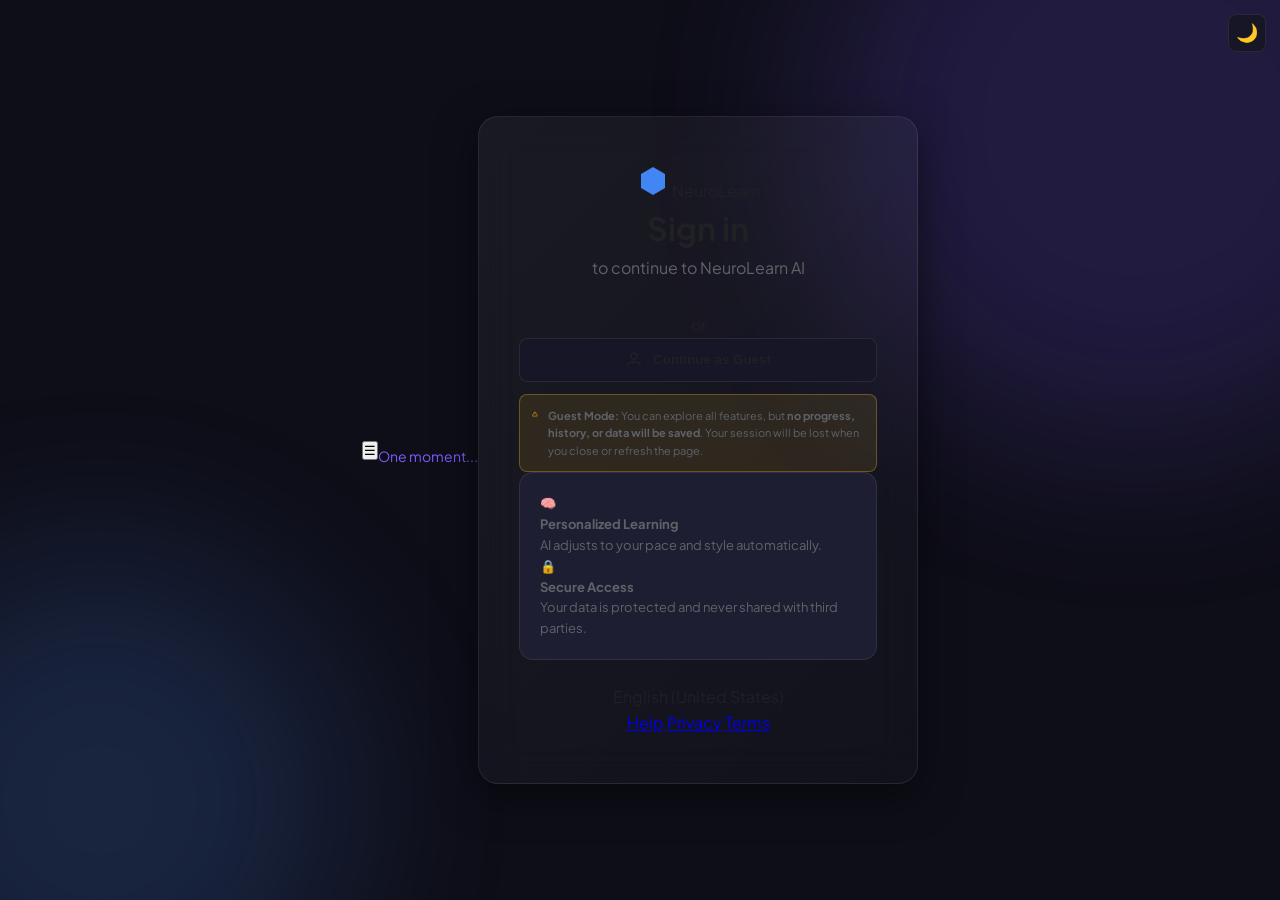
==== commit 7301e045: "feat: Add Day/Night mode and Sidebar collapse features. Overhauled Login UI and optimized layout." ====
--- a/frontend/index.html
+++ b/frontend/index.html
@@ -21,6 +21,11 @@
 <button class="hamburger" id="hamburger" aria-label="Menu">☰</button>
 <div class="sidebar-overlay" id="sidebar-overlay"></div>
 
+<!-- Theme toggle -->
+<button class="theme-toggle" id="theme-toggle" title="Toggle Day/Night mode">
+  <span id="theme-icon">🌙</span>
+</button>
+
 <!-- Toast container -->
 <div id="toast-container"></div>
 
@@ -70,6 +75,9 @@
 
 <!-- Sidebar -->
 <aside class="sidebar" id="sidebar">
+  <button class="sidebar-toggle" id="sidebar-toggle" title="Shrink Sidebar">
+    <svg width="12" height="12" viewBox="0 0 24 24" fill="none" stroke="currentColor" stroke-width="2.5"><polyline points="15 18 9 12 15 6"/></svg>
+  </button>
   <div class="sidebar-header">
     <a href="index.html" class="logo">
       <div class="logo-icon">🧠</div>
@@ -153,8 +161,8 @@
   </div>
 
   <!-- Stats Grid -->
-  <div class="stats-grid">
-    <div class="stat-card anim-rise" style="--delay:.05s">
+  <div class="stats-grid anim-stagger" id="stats-grid">
+    <div class="stat-card">
       <div class="stat-header">
         <div class="stat-icon" style="background:rgba(124,92,252,.15)">📚</div>
         <span class="stat-trend up" id="trend-sessions">+12%</span>
@@ -178,7 +186,7 @@
       <div class="stat-value" id="stat-engagement">82<span style="font-size:18px;color:var(--text-muted)">%</span></div>
       <div class="stat-label">Engagement Level</div>
     </div>
-    <div class="stat-card anim-rise" style="--delay:.2s">
+    <div class="stat-card">
       <div class="stat-header">
         <div class="stat-icon" style="background:rgba(251,191,36,.15)">🔥</div>
         <span class="stat-trend up" id="trend-streak">7 days</span>
--- a/frontend/styles.css
+++ b/frontend/styles.css
@@ -13,27 +13,27 @@
     /* Gradient tokens */
     --grad-primary:   linear-gradient(135deg, #7c5cfc, #4f8ef7);
     --grad-success:   linear-gradient(135deg, #00d4aa, #00b4d8);
-    --grad-danger:    linear-gradient(135deg, #f05fc0, #f05f5f);
+    --grad-danger:    linear-gradient(135deg, #f05f5f, #c0392b);
     --grad-warm:      linear-gradient(135deg, #fbbf24, #f97316);
-    --grad-glass:     linear-gradient(135deg, rgba(255,255,255,.12), rgba(255,255,255,.04));
-
-    /* Surfaces */
+    --grad-glass:     linear-gradient(135deg, rgba(255,255,255,.05), rgba(255,255,255,.02));
+
+    /* Default Dark Mode (Dark is the base) */
     --bg:            #0e0e18;
     --surface-1:     #161626;
     --surface-2:     #1e1e32;
     --surface-3:     #27273f;
     --border:        rgba(255,255,255,.08);
     --border-hover:  rgba(255,255,255,.16);
-
-    /* Text */
     --text-primary:   #f0f0ff;
-    --text-secondary: rgba(240,240,255,.55);
-    --text-muted:     rgba(240,240,255,.30);
+    --text-secondary: rgba(240,240,255,.65);
+    --text-muted:     rgba(240,240,255,.35);
+    --shadow-base:    rgba(0,0,0,.5);
+    --orb-opacity:    .18;
 
     /* Shadows */
-    --shadow-sm: 0 2px 8px rgba(0,0,0,.35);
-    --shadow-md: 0 6px 24px rgba(0,0,0,.45);
-    --shadow-lg: 0 12px 40px rgba(0,0,0,.55);
+    --shadow-sm: 0 2px 8px var(--shadow-base);
+    --shadow-md: 0 6px 24px var(--shadow-base);
+    --shadow-lg: 0 12px 40px var(--shadow-base);
     --shadow-purple: 0 8px 32px rgba(124,92,252,.35);
 
     /* Shape */
@@ -51,6 +51,23 @@
 
     /* Sidebar */
     --sidebar-w: 240px;
+    --sidebar-collapsed-w: 80px;
+}
+
+/* ── Light Mode Overrides ── */
+[data-theme="light"] {
+    --bg:            #f8f9fc;
+    --surface-1:     #ffffff;
+    --surface-2:     #f1f4f9;
+    --surface-3:     #e2e8f0;
+    --border:        rgba(0,0,0,.06);
+    --border-hover:  rgba(0,0,0,.12);
+    --text-primary:   #1a1a2e;
+    --text-secondary: #4a5568;
+    --text-muted:     #718096;
+    --shadow-base:    rgba(0,0,0,.08);
+    --orb-opacity:    .08;
+    --grad-glass:     linear-gradient(135deg, rgba(255,255,255,.8), rgba(255,255,255,.4));
 }
 
 /* ── Reset ── */
@@ -81,8 +98,9 @@
 }
 .mesh-orb {
     position:absolute; border-radius:50%; filter:blur(90px);
-    opacity:.18; will-change:transform;
+    opacity:var(--orb-opacity); will-change:transform;
     animation: orbFloat 22s var(--ease-smooth) infinite;
+    transition: opacity var(--dur-med);
 }
 .mesh-orb-1 { width:650px; height:650px; background:var(--brand-purple); top:-200px; right:-180px; animation-delay:0s; }
 .mesh-orb-2 { width:500px; height:500px; background:var(--brand-blue); bottom:-150px; left:-150px; animation-delay:-8s; }
@@ -103,7 +121,12 @@
     border-right:1px solid var(--border);
     display:flex; flex-direction:column;
     z-index:200;
-    transition:transform var(--dur-med) var(--ease-smooth);
+    transition: width var(--dur-med) var(--ease-smooth), transform var(--dur-med) var(--ease-smooth);
+    overflow: hidden;
+}
+
+.sidebar.collapsed {
+    width: var(--sidebar-collapsed-w);
 }
 
 .sidebar-header {
@@ -122,12 +145,22 @@
     font-size:18px;
     box-shadow: var(--shadow-purple);
     flex-shrink:0;
+    transition: var(--dur-med);
+}
+.sidebar.collapsed .logo-icon {
+    margin: 0 auto;
 }
 .logo-text {
     font-size:18px; font-weight:800;
     background:var(--grad-primary);
     -webkit-background-clip:text; -webkit-text-fill-color:transparent;
     background-clip:text;
+    transition: opacity var(--dur-fast);
+}
+.sidebar.collapsed .logo-text {
+    opacity: 0;
+    pointer-events: none;
+    width: 0;
 }
 
 /* Nav */
@@ -146,13 +179,24 @@
     font-family:inherit;
     transition: all var(--dur-fast) var(--ease-smooth);
     position:relative;
+    white-space: nowrap;
+}
+.sidebar.collapsed .nav-item {
+    justify-content: center;
+    padding: 10px 0;
 }
 .nav-item .icon { font-size:16px; flex-shrink:0; }
-.nav-item .label { flex:1; text-align:left; }
-.nav-item .nav-badge {
-    font-size:10px; font-weight:700; padding:2px 6px;
-    border-radius:8px; background:var(--grad-primary);
-    color:#fff; line-height:1.4;
+.nav-item .label { 
+    flex:1; text-align:left; 
+    transition: opacity var(--dur-fast);
+}
+.sidebar.collapsed .nav-item .label,
+.sidebar.collapsed .nav-item .nav-badge,
+.sidebar.collapsed .nav-label {
+    opacity: 0;
+    pointer-events: none;
+    width: 0;
+    margin: 0;
 }
 .nav-item:hover { background:var(--surface-2); color:var(--text-primary); transform:translateX(2px); }
 .nav-item.active {
@@ -169,6 +213,12 @@
     display:flex; align-items:center; gap:10px;
     padding:10px; border-radius:var(--radius-sm);
     background:var(--surface-2); margin-bottom:10px;
+    transition: var(--dur-med);
+}
+.sidebar.collapsed .user-card {
+    padding: 10px 0;
+    justify-content: center;
+    background: transparent;
 }
 .user-avatar {
     width:36px; height:36px; border-radius:50%;
@@ -176,10 +226,10 @@
     display:flex; align-items:center; justify-content:center;
     font-size:13px; font-weight:700; color:#fff; flex-shrink:0; overflow:hidden;
 }
-.user-avatar img { width:100%; height:100%; object-fit:cover; }
-.user-info { flex:1; min-width:0; }
-.user-name { font-size:13px; font-weight:600; white-space:nowrap; overflow:hidden; text-overflow:ellipsis; }
-.user-email { font-size:11px; color:var(--text-muted); white-space:nowrap; overflow:hidden; text-overflow:ellipsis; }
+.sidebar.collapsed .user-info, 
+.sidebar.collapsed .logout-btn span {
+    display: none;
+}
 .logout-btn {
     width:100%; padding:9px 12px; border-radius:var(--radius-sm);
     background:none; border:1px solid var(--border);
@@ -188,6 +238,10 @@
     display:flex; align-items:center; justify-content:center; gap:6px;
     transition:all var(--dur-fast);
 }
+.sidebar.collapsed .logout-btn {
+    padding: 9px 0;
+    border: none;
+}
 .logout-btn:hover { border-color:rgba(240,95,95,.5); color:#f05f5f; background:rgba(240,95,95,.08); }
 
 /* ════════════════════════════════════════
@@ -198,6 +252,14 @@
     min-height:100vh;
     padding:28px 32px;
     position:relative; z-index:1;
+    transition: margin-left var(--dur-med) var(--ease-smooth);
+}
+.sidebar.collapsed ~ .main-content {
+    margin-left: var(--sidebar-collapsed-w);
+}
+/* If sidebar is not a sibling, using a global state on body usually works better, but here we can use CSS variables or a class on body. Let's assume body class works too. */
+body.sidebar-collapsed .main-content {
+    margin-left: var(--sidebar-collapsed-w);
 }
 
 /* ── Page Header ── */
@@ -624,16 +686,83 @@
     .actions-grid { grid-template-columns:1fr; }
 }
 
-/* Hamburger for mobile */
-.hamburger {
-    display:none;
-    position:fixed; top:14px; left:14px; z-index:300;
-    background:var(--surface-1); border:1px solid var(--border);
-    border-radius:var(--radius-sm); width:38px; height:38px;
-    align-items:center; justify-content:center;
-    cursor:pointer; font-size:18px;
-}
-@media(max-width:768px) { .hamburger { display:flex; } }
+/* Sidebar Collapse Toggle */
+.sidebar-toggle {
+    position: absolute;
+    top: 22px;
+    right: -12px;
+    width: 24px;
+    height: 24px;
+    background: var(--surface-1);
+    border: 1px solid var(--border);
+    border-radius: 50%;
+    display: flex;
+    align-items: center;
+    justify-content: center;
+    cursor: pointer;
+    z-index: 201;
+    color: var(--text-secondary);
+    box-shadow: var(--shadow-sm);
+    transition: var(--dur-fast);
+}
+.sidebar-toggle:hover {
+    color: var(--brand-purple);
+    transform: scale(1.1);
+}
+.sidebar.collapsed .sidebar-toggle svg {
+    transform: rotate(180deg);
+}
+
+/* Theme Toggle */
+.theme-toggle {
+    position: fixed;
+    top: 14px;
+    right: 14px;
+    z-index: 300;
+    background: var(--surface-1);
+    border: 1px solid var(--border);
+    border-radius: var(--radius-sm);
+    width: 38px;
+    height: 38px;
+    display: flex;
+    align-items: center;
+    justify-content: center;
+    cursor: pointer;
+    font-size: 18px;
+    color: var(--text-secondary);
+    transition: var(--dur-fast);
+}
+.theme-toggle:hover {
+    background: var(--surface-2);
+    color: var(--brand-purple);
+}
+
+/* Lively UI - Hover animations on cards */
+.stat-card:hover .stat-icon {
+    transform: scale(1.2) rotate(5deg);
+    transition: var(--dur-med) var(--ease-spring);
+}
+
+.module-item:hover .mod-status {
+    transform: scale(1.1);
+}
+
+.anim-stagger > * {
+    opacity: 0;
+}
+.anim-stagger.loaded > * {
+    animation: fadeInUp 0.5s var(--ease-spring) forwards;
+}
+/* Stagger delays */
+.anim-stagger.loaded > *:nth-child(1) { animation-delay: 0.1s; }
+.anim-stagger.loaded > *:nth-child(2) { animation-delay: 0.2s; }
+.anim-stagger.loaded > *:nth-child(3) { animation-delay: 0.3s; }
+.anim-stagger.loaded > *:nth-child(4) { animation-delay: 0.4s; }
+
+[data-theme="light"] .glass-card {
+    background: #ffffff;
+    box-shadow: 0 4px 20px rgba(0,0,0,0.04);
+}
 .sidebar-overlay {
     display:none; position:fixed; inset:0; background:rgba(0,0,0,.5);
     z-index:199;
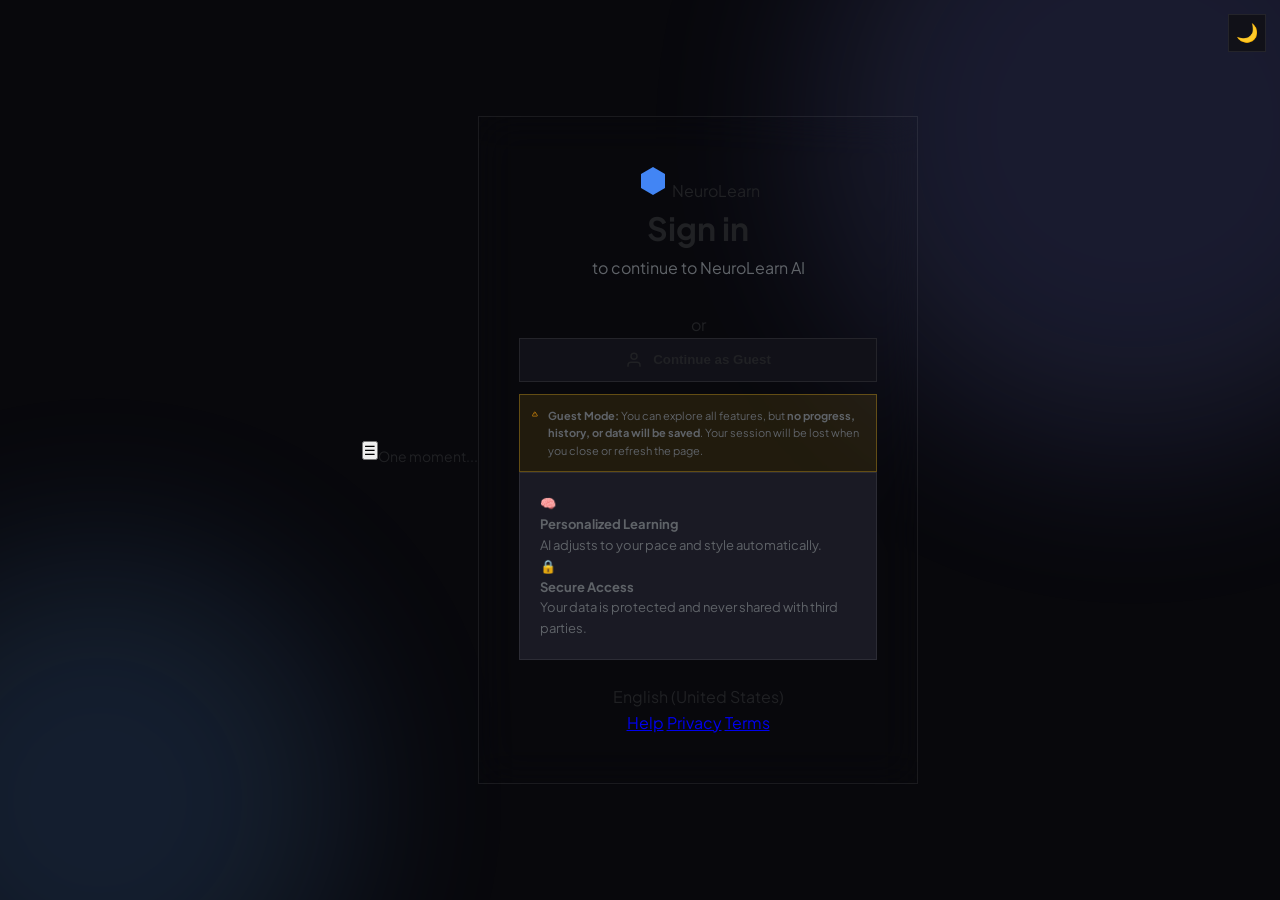
==== commit 98f57302: "feat: Crystal Glass UI overhaul. Consolidated sidebar activities and optimized color vibrancy." ====
--- a/frontend/index.html
+++ b/frontend/index.html
@@ -97,10 +97,6 @@
       <span class="label">Start Lesson</span>
       <span class="nav-badge">AI</span>
     </button>
-    <button class="nav-item" id="nav-quiz">
-      <span class="icon">🧪</span>
-      <span class="label">Take Quiz</span>
-    </button>
     <button class="nav-item" id="nav-export">
       <span class="icon">📤</span>
       <span class="label">Export Data</span>
@@ -112,11 +108,6 @@
     <button class="nav-item" onclick="scrollTo({top:0,behavior:'smooth'})">
       <span class="icon">🗺️</span>
       <span class="label">My Path</span>
-    </button>
-    <button class="nav-item" onclick="showToast('Achievements coming soon! 🏆','info')">
-      <span class="icon">🏆</span>
-      <span class="label">Achievements</span>
-      <span class="nav-badge">Soon</span>
     </button>
   </div>
 
@@ -478,11 +469,10 @@
 }
 
 // Wire header buttons
-document.getElementById('btn-start').addEventListener('click', ()=>openLessonModal('','intermediate'));
-document.getElementById('btn-export-header').addEventListener('click', ()=>openModal('modal-export'));
-document.getElementById('nav-start-lesson').addEventListener('click', ()=>openLessonModal('','intermediate'));
-document.getElementById('nav-quiz').addEventListener('click', ()=>openLessonModal('Python Practice Quiz','beginner'));
-document.getElementById('nav-export').addEventListener('click', ()=>openModal('modal-export'));
+document.getElementById('btn-start')?.addEventListener('click', ()=>openLessonModal('','intermediate'));
+document.getElementById('btn-export-header')?.addEventListener('click', ()=>openModal('modal-export'));
+document.getElementById('nav-start-lesson')?.addEventListener('click', ()=>openLessonModal('','intermediate'));
+document.getElementById('nav-export')?.addEventListener('click', ()=>openModal('modal-export'));
 document.querySelectorAll('.action-export').forEach(b=>b.addEventListener('click',()=>openModal('modal-export')));
 
 // ── Streak calendar ──
--- a/frontend/styles.css
+++ b/frontend/styles.css
@@ -4,70 +4,79 @@
    ======================================== */
 
 :root {
-    /* Brand Palette */
-    --brand-purple: #7c5cfc;
-    --brand-blue:   #4f8ef7;
-    --brand-teal:   #00d4aa;
-    --brand-pink:   #f05fc0;
-
-    /* Gradient tokens */
-    --grad-primary:   linear-gradient(135deg, #7c5cfc, #4f8ef7);
-    --grad-success:   linear-gradient(135deg, #00d4aa, #00b4d8);
-    --grad-danger:    linear-gradient(135deg, #f05f5f, #c0392b);
-    --grad-warm:      linear-gradient(135deg, #fbbf24, #f97316);
-    --grad-glass:     linear-gradient(135deg, rgba(255,255,255,.05), rgba(255,255,255,.02));
-
-    /* Default Dark Mode (Dark is the base) */
-    --bg:            #0e0e18;
-    --surface-1:     #161626;
-    --surface-2:     #1e1e32;
-    --surface-3:     #27273f;
-    --border:        rgba(255,255,255,.08);
-    --border-hover:  rgba(255,255,255,.16);
-    --text-primary:   #f0f0ff;
-    --text-secondary: rgba(240,240,255,.65);
-    --text-muted:     rgba(240,240,255,.35);
-    --shadow-base:    rgba(0,0,0,.5);
-    --orb-opacity:    .18;
-
-    /* Shadows */
-    --shadow-sm: 0 2px 8px var(--shadow-base);
-    --shadow-md: 0 6px 24px var(--shadow-base);
-    --shadow-lg: 0 12px 40px var(--shadow-base);
-    --shadow-purple: 0 8px 32px rgba(124,92,252,.35);
-
-    /* Shape */
-    --radius-sm: 8px;
-    --radius-md: 14px;
-    --radius-lg: 20px;
-    --radius-xl: 28px;
+    /* Crystal Professional Palette */
+    --brand-indigo: #818cf8;
+    --brand-blue:   #60a5fa;
+    --brand-emerald: #34d399;
+    --brand-rose:    #fb7185;
+    --brand-amber:   #fbbf24;
+
+    /* Primary Accent Gradients */
+    --grad-primary:   linear-gradient(135deg, #818cf8, #60a5fa);
+    --grad-success:   linear-gradient(135deg, #34d399, #10b981);
+    --grad-danger:    linear-gradient(135deg, #fb7185, #f43f5e);
+    --grad-warm:      linear-gradient(135deg, #fbbf24, #f59e0b);
+    
+    /* Crystal Glass Tokens */
+    --glass-border:   rgba(255, 255, 255, 0.1);
+    --glass-bg:       rgba(15, 23, 42, 0.4);
+    --glass-blur:     24px;
+
+    /* Base Surfaces (Dark Mode - Default) */
+    --bg:            #08080c;
+    --surface-1:     #111118;
+    --surface-2:     #1a1a24;
+    --surface-3:     #242436;
+    --border:        rgba(255, 255, 255, 0.08);
+    --border-hover:  rgba(255, 255, 255, 0.15);
+    --text-primary:   #f8fafc;
+    --text-secondary: #94a3b8;
+    --text-muted:     #475569;
+    --shadow-base:    rgba(0,0,0,0.8);
+    --orb-opacity:    0.15;
+    --sidebar-w: 240px;
+    --sidebar-collapsed-w: 72px;
+}
+
+[data-theme="light"] {
+    --bg:            #f8fafc;
+    --surface-1:     #ffffff;
+    --surface-2:     #f1f5f9;
+    --surface-3:     #e2e8f0;
+    --border:        rgba(0,0,0,0.06);
+    --border-hover:  rgba(0,0,0,0.12);
+    --text-primary:   #0f172a;
+    --text-secondary: #475569;
+    --text-muted:     #94a3b8;
+    --shadow-base:    rgba(15, 23, 42, 0.1);
+    --orb-opacity:    0.08;
+    --glass-border:   rgba(0, 0, 0, 0.08);
+    --glass-bg:       rgba(255, 255, 255, 0.7);
+}
 
     /* Motion */
     --ease-spring: cubic-bezier(0.34, 1.56, 0.64, 1);
     --ease-smooth: cubic-bezier(0.4, 0, 0.2, 1);
     --dur-fast:  120ms;
     --dur-med:   260ms;
-    --dur-slow:  420ms;
-
-    /* Sidebar */
     --sidebar-w: 240px;
-    --sidebar-collapsed-w: 80px;
-}
-
-/* ── Light Mode Overrides ── */
+    --sidebar-collapsed-w: 72px;
+}
+
 [data-theme="light"] {
-    --bg:            #f8f9fc;
+    --bg:            #f1f5f9;
     --surface-1:     #ffffff;
-    --surface-2:     #f1f4f9;
+    --surface-2:     #f8fafc;
     --surface-3:     #e2e8f0;
-    --border:        rgba(0,0,0,.06);
-    --border-hover:  rgba(0,0,0,.12);
-    --text-primary:   #1a1a2e;
-    --text-secondary: #4a5568;
-    --text-muted:     #718096;
-    --shadow-base:    rgba(0,0,0,.08);
-    --orb-opacity:    .08;
-    --grad-glass:     linear-gradient(135deg, rgba(255,255,255,.8), rgba(255,255,255,.4));
+    --border:        rgba(0,0,0,0.05);
+    --border-hover:  rgba(0,0,0,0.1);
+    --text-primary:   #0f172a;
+    --text-secondary: #475569;
+    --text-muted:     #94a3b8;
+    --shadow-base:    rgba(15, 23, 42, 0.08);
+    --orb-opacity:    0.06;
+    --glass-border:   rgba(0, 0, 0, 0.05);
+    --glass-bg:       rgba(255, 255, 255, 0.7);
 }
 
 /* ── Reset ── */
@@ -102,9 +111,9 @@
     animation: orbFloat 22s var(--ease-smooth) infinite;
     transition: opacity var(--dur-med);
 }
-.mesh-orb-1 { width:650px; height:650px; background:var(--brand-purple); top:-200px; right:-180px; animation-delay:0s; }
+.mesh-orb-1 { width:650px; height:650px; background:var(--brand-indigo); top:-200px; right:-180px; animation-delay:0s; }
 .mesh-orb-2 { width:500px; height:500px; background:var(--brand-blue); bottom:-150px; left:-150px; animation-delay:-8s; }
-.mesh-orb-3 { width:400px; height:400px; background:var(--brand-teal); top:40%; left:40%; animation-delay:-16s; }
+.mesh-orb-3 { width:450px; height:450px; background:var(--brand-emerald); top:30%; left:20%; animation-delay:-14s; }
 
 @keyframes orbFloat {
     0%,100% { transform:translate(0,0) scale(1); }
@@ -143,7 +152,7 @@
     background:var(--grad-primary);
     display:flex; align-items:center; justify-content:center;
     font-size:18px;
-    box-shadow: var(--shadow-purple);
+    box-shadow: 0 4px 12px rgba(99, 102, 241, 0.3);
     flex-shrink:0;
     transition: var(--dur-med);
 }
@@ -282,11 +291,15 @@
 }
 .btn svg { flex-shrink:0; }
 
-.btn-primary {
-    background:var(--grad-primary); color:#fff;
-    box-shadow:var(--shadow-purple);
-}
-.btn-primary:hover  { transform:translateY(-2px); box-shadow:0 12px 36px rgba(124,92,252,.45); }
+.btn-primary { 
+    background: var(--grad-primary); 
+    color: #fff; 
+    box-shadow: 0 4px 12px rgba(99, 102, 241, 0.3);
+}
+.btn-primary:hover { 
+    box-shadow: 0 6px 20px rgba(99, 102, 241, 0.4);
+    transform: translateY(-1px);
+}
 .btn-primary:active { transform:translateY(0); }
 
 .btn-secondary {
@@ -301,8 +314,16 @@
 .btn-danger { background:var(--grad-danger); color:#fff; }
 .btn-danger:hover { transform:translateY(-2px); }
 
-.btn-ghost { background:none; border:1px solid var(--border); color:var(--text-secondary); }
-.btn-ghost:hover { background:var(--surface-2); color:var(--text-primary); border-color:var(--border-hover); }
+.btn-ghost { 
+    background: var(--surface-2); 
+    border: 1px solid var(--border); 
+    color: var(--text-secondary); 
+}
+.btn-ghost:hover { 
+    background: var(--surface-3); 
+    color: var(--text-primary); 
+    border-color: var(--brand-indigo);
+}
 
 .btn-sm { padding:7px 14px; font-size:12px; }
 .btn-lg { padding:14px 28px; font-size:15px; }
@@ -325,23 +346,35 @@
     gap:16px;
     margin-bottom:24px;
 }
+
+/* ════════════════════════════════════════
+   CARDS (Crystal Glass)
+   ════════════════════════════════════════ */
+.glass-card {
+    background: var(--glass-bg);
+    backdrop-filter: blur(var(--glass-blur));
+    -webkit-backdrop-filter: blur(var(--glass-blur));
+    border: 1px solid var(--glass-border);
+    border-radius: var(--radius-lg);
+    transition: all var(--dur-med) var(--ease-smooth);
+}
+
 .stat-card {
-    background:var(--surface-1);
-    border:1px solid var(--border);
-    border-radius:var(--radius-md);
-    padding:20px;
-    transition:all var(--dur-med) var(--ease-smooth);
-    position:relative; overflow:hidden;
-    cursor:default;
-}
-.stat-card::after {
-    content:''; position:absolute; bottom:0; left:0; right:0; height:3px;
-    background:var(--grad-primary);
-    transform:scaleX(0); transform-origin:left;
-    transition:transform var(--dur-med) var(--ease-smooth);
-}
-.stat-card:hover { border-color:var(--border-hover); transform:translateY(-3px); box-shadow:var(--shadow-md); }
-.stat-card:hover::after { transform:scaleX(1); }
+    background: var(--surface-1);
+    border: 1px solid var(--border);
+    border-radius: var(--radius-lg);
+    padding: 24px;
+    transition: all var(--dur-med) var(--ease-smooth);
+    position: relative;
+    overflow: hidden;
+    cursor: default;
+}
+
+.stat-card:hover {
+    transform: translateY(-4px);
+    border-color: var(--brand-indigo);
+    box-shadow: 0 12px 30px -10px rgba(99, 102, 241, 0.2);
+}
 
 .stat-header { display:flex; justify-content:space-between; align-items:center; margin-bottom:14px; }
 .stat-icon {
@@ -350,23 +383,12 @@
 }
 .stat-trend {
     font-size:11px; font-weight:700; padding:3px 9px; border-radius:20px;
-    background:rgba(0,212,170,.15); color:var(--brand-teal);
-}
-.stat-trend.down { background:rgba(240,95,95,.15); color:#f05f5f; }
-.stat-value { font-size:32px; font-weight:800; margin-bottom:3px; line-height:1; }
+}
+.stat-trend.up { background:rgba(16, 185, 129, 0.1); color:var(--brand-emerald); }
+.stat-trend.down { background:rgba(244, 63, 94, 0.1); color:var(--brand-rose); }
+
+.stat-value { font-size:32px; font-weight:800; margin-bottom:3px; line-height:1; color: var(--text-primary); }
 .stat-label { font-size:12px; color:var(--text-secondary); font-weight:500; }
-
-/* ════════════════════════════════════════
-   GLASS CARDS
-════════════════════════════════════════ */
-.glass-card {
-    background:var(--surface-1);
-    border:1px solid var(--border);
-    border-radius:var(--radius-lg);
-    overflow:hidden;
-    transition:box-shadow var(--dur-med), border-color var(--dur-med);
-}
-.glass-card:hover { border-color:var(--border-hover); box-shadow:var(--shadow-md); }
 
 .card-head {
     padding:20px 24px;
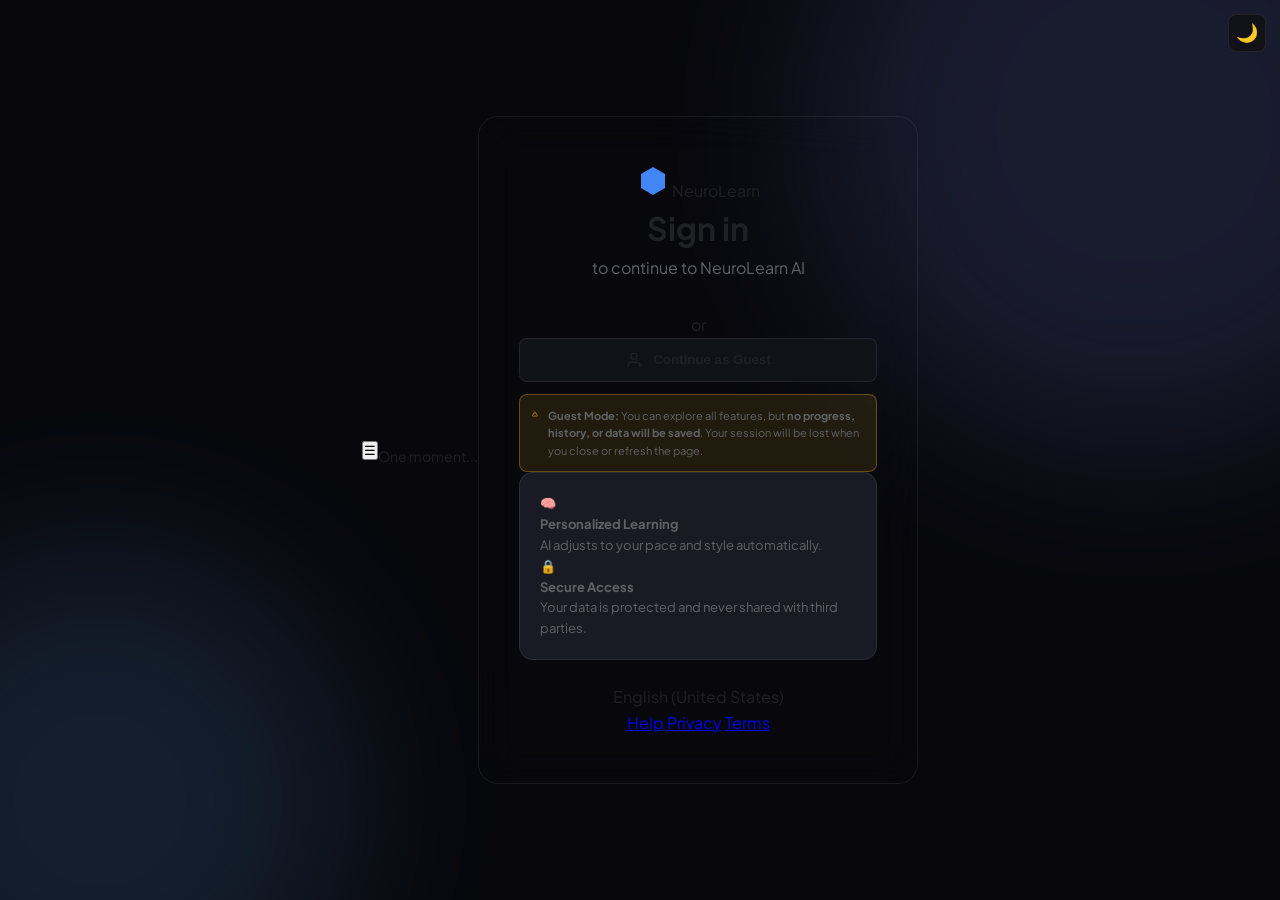
==== commit d76303cc: "fix: Resolve CSS syntax errors and disable aggressive caching in firebase.json. Version tagged cryst" ====
--- a/frontend/index.html
+++ b/frontend/index.html
@@ -3,6 +3,7 @@
 <head>
 <meta charset="UTF-8">
 <meta name="viewport" content="width=device-width, initial-scale=1.0">
+<meta name="version" content="crystal-2.0-vibrant">
 <title>NeuroLearn AI — Dashboard</title>
 <meta name="description" content="AI-powered adaptive learning dashboard. Track your progress, start lessons, and grow your skills.">
 <link href="https://fonts.googleapis.com/css2?family=Plus+Jakarta+Sans:wght@400;500;600;700;800&display=swap" rel="stylesheet">
--- a/frontend/styles.css
+++ b/frontend/styles.css
@@ -34,25 +34,12 @@
     --text-muted:     #475569;
     --shadow-base:    rgba(0,0,0,0.8);
     --orb-opacity:    0.15;
-    --sidebar-w: 240px;
-    --sidebar-collapsed-w: 72px;
-}
-
-[data-theme="light"] {
-    --bg:            #f8fafc;
-    --surface-1:     #ffffff;
-    --surface-2:     #f1f5f9;
-    --surface-3:     #e2e8f0;
-    --border:        rgba(0,0,0,0.06);
-    --border-hover:  rgba(0,0,0,0.12);
-    --text-primary:   #0f172a;
-    --text-secondary: #475569;
-    --text-muted:     #94a3b8;
-    --shadow-base:    rgba(15, 23, 42, 0.1);
-    --orb-opacity:    0.08;
-    --glass-border:   rgba(0, 0, 0, 0.08);
-    --glass-bg:       rgba(255, 255, 255, 0.7);
-}
+
+    /* Shape */
+    --radius-sm: 8px;
+    --radius-md: 14px;
+    --radius-lg: 20px;
+    --radius-xl: 28px;
 
     /* Motion */
     --ease-spring: cubic-bezier(0.34, 1.56, 0.64, 1);
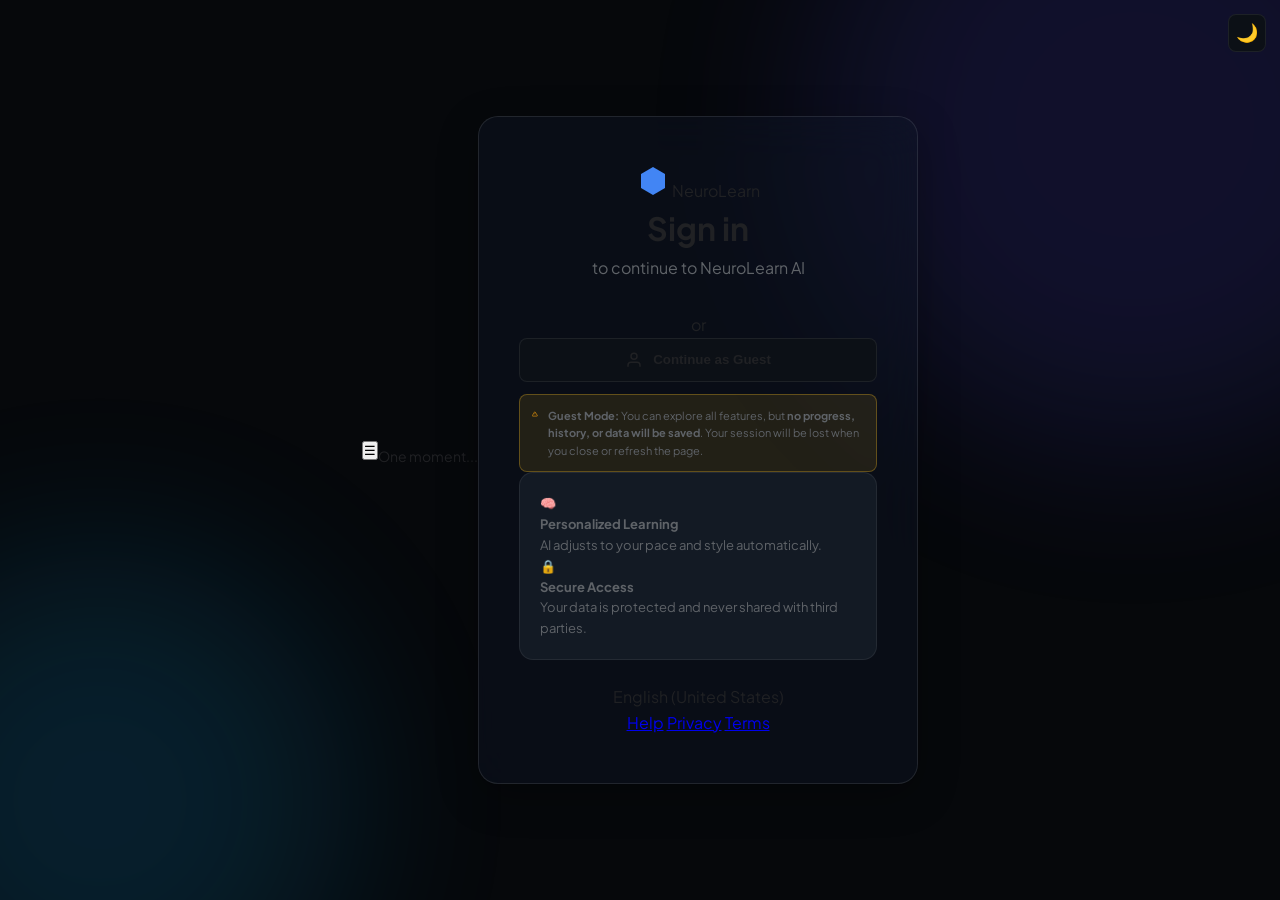
==== commit 76812a2e: "fix: Optimized dashboard alignment post-login and added header sidebar toggle. Updated palette to Oc" ====
--- a/frontend/index.html
+++ b/frontend/index.html
@@ -134,9 +134,12 @@
 
   <!-- Page Header -->
   <div class="page-header anim-rise">
-    <div class="header-row">
-      <div>
-        <h1 class="page-title" id="page-title">Welcome back 👋</h1>
+    <div class="header-main">
+      <div class="header-left">
+        <button class="btn-sidebar-toggle" id="btn-sidebar-toggle" title="Toggle Sidebar">
+          <svg width="20" height="20" viewBox="0 0 24 24" fill="none" stroke="currentColor" stroke-width="2"><rect x="3" y="3" width="18" height="18" rx="2" ry="2"/><line x1="9" y1="3" x2="9" y2="21"/></svg>
+        </button>
+        <h1 class="page-title">Dashboard</h1>
         <p class="page-subtitle">Your AI‑powered adaptive learning dashboard</p>
       </div>
       <div class="header-actions">
--- a/frontend/styles.css
+++ b/frontend/styles.css
@@ -4,31 +4,31 @@
    ======================================== */
 
 :root {
-    /* Crystal Professional Palette */
-    --brand-indigo: #818cf8;
-    --brand-blue:   #60a5fa;
-    --brand-emerald: #34d399;
-    --brand-rose:    #fb7185;
-    --brand-amber:   #fbbf24;
+    /* Oceanic Crystal Palette (Vibrant & Soothing) */
+    --brand-indigo: #4f46e5;
+    --brand-blue:   #0ea5e9;
+    --brand-emerald: #10b981;
+    --brand-rose:    #f43f5e;
+    --brand-amber:   #f59e0b;
 
     /* Primary Accent Gradients */
-    --grad-primary:   linear-gradient(135deg, #818cf8, #60a5fa);
-    --grad-success:   linear-gradient(135deg, #34d399, #10b981);
-    --grad-danger:    linear-gradient(135deg, #fb7185, #f43f5e);
-    --grad-warm:      linear-gradient(135deg, #fbbf24, #f59e0b);
+    --grad-primary:   linear-gradient(135deg, var(--brand-indigo), var(--brand-blue));
+    --grad-success:   linear-gradient(135deg, var(--brand-emerald), #059669);
+    --grad-danger:    linear-gradient(135deg, var(--brand-rose), #e11d48);
+    --grad-warm:      linear-gradient(135deg, var(--brand-amber), #d97706);
     
     /* Crystal Glass Tokens */
     --glass-border:   rgba(255, 255, 255, 0.1);
     --glass-bg:       rgba(15, 23, 42, 0.4);
     --glass-blur:     24px;
 
-    /* Base Surfaces (Dark Mode - Default) */
-    --bg:            #08080c;
-    --surface-1:     #111118;
-    --surface-2:     #1a1a24;
-    --surface-3:     #242436;
-    --border:        rgba(255, 255, 255, 0.08);
-    --border-hover:  rgba(255, 255, 255, 0.15);
+    /* Base Surfaces */
+    --bg:            #06080b;
+    --surface-1:     #0c1016;
+    --surface-2:     #131a24;
+    --surface-3:     #1e293b;
+    --border:        rgba(255, 255, 255, 0.07);
+    --border-hover:  rgba(255, 255, 255, 0.14);
     --text-primary:   #f8fafc;
     --text-secondary: #94a3b8;
     --text-muted:     #475569;
@@ -196,10 +196,9 @@
 }
 .nav-item:hover { background:var(--surface-2); color:var(--text-primary); transform:translateX(2px); }
 .nav-item.active {
-    background:rgba(124,92,252,.18);
-    color:var(--brand-purple);
-    font-weight:600;
-    border:1px solid rgba(124,92,252,.25);
+    background: rgba(79, 70, 229, 0.12); /* Indigo-600 background-like */
+    color: var(--brand-indigo);
+    font-weight: 600;
 }
 .nav-divider { margin:8px 12px; border:none; border-top:1px solid var(--border); }
 
@@ -244,12 +243,14 @@
    MAIN CONTENT
 ════════════════════════════════════════ */
 .main-content {
-    margin-left:var(--sidebar-w);
-    min-height:100vh;
-    padding:28px 32px;
-    position:relative; z-index:1;
+    margin-left: var(--sidebar-w);
+    min-height: 100vh;
+    padding: 24px 32px;
+    position: relative; 
     transition: margin-left var(--dur-med) var(--ease-smooth);
-}
+    z-index: 1;
+}
+
 .sidebar.collapsed ~ .main-content {
     margin-left: var(--sidebar-collapsed-w);
 }
@@ -312,9 +313,23 @@
     border-color: var(--brand-indigo);
 }
 
-.btn-sm { padding:7px 14px; font-size:12px; }
-.btn-lg { padding:14px 28px; font-size:15px; }
-.btn:disabled { opacity:.45; cursor:not-allowed; transform:none !important; }
+.btn-sidebar-toggle {
+    background: var(--surface-2);
+    border: 1px solid var(--border);
+    color: var(--text-secondary);
+    width: 38px; height: 38px;
+    border-radius: 10px;
+    display: flex; align-items: center; justify-content: center;
+    cursor: pointer;
+    transition: all var(--dur-fast) var(--ease-smooth);
+    margin-right: 16px;
+}
+.btn-sidebar-toggle:hover {
+    background: var(--surface-3);
+    color: var(--brand-indigo);
+    border-color: var(--brand-indigo);
+    transform: scale(1.05);
+}
 
 /* Spin inside button */
 .btn .spin {
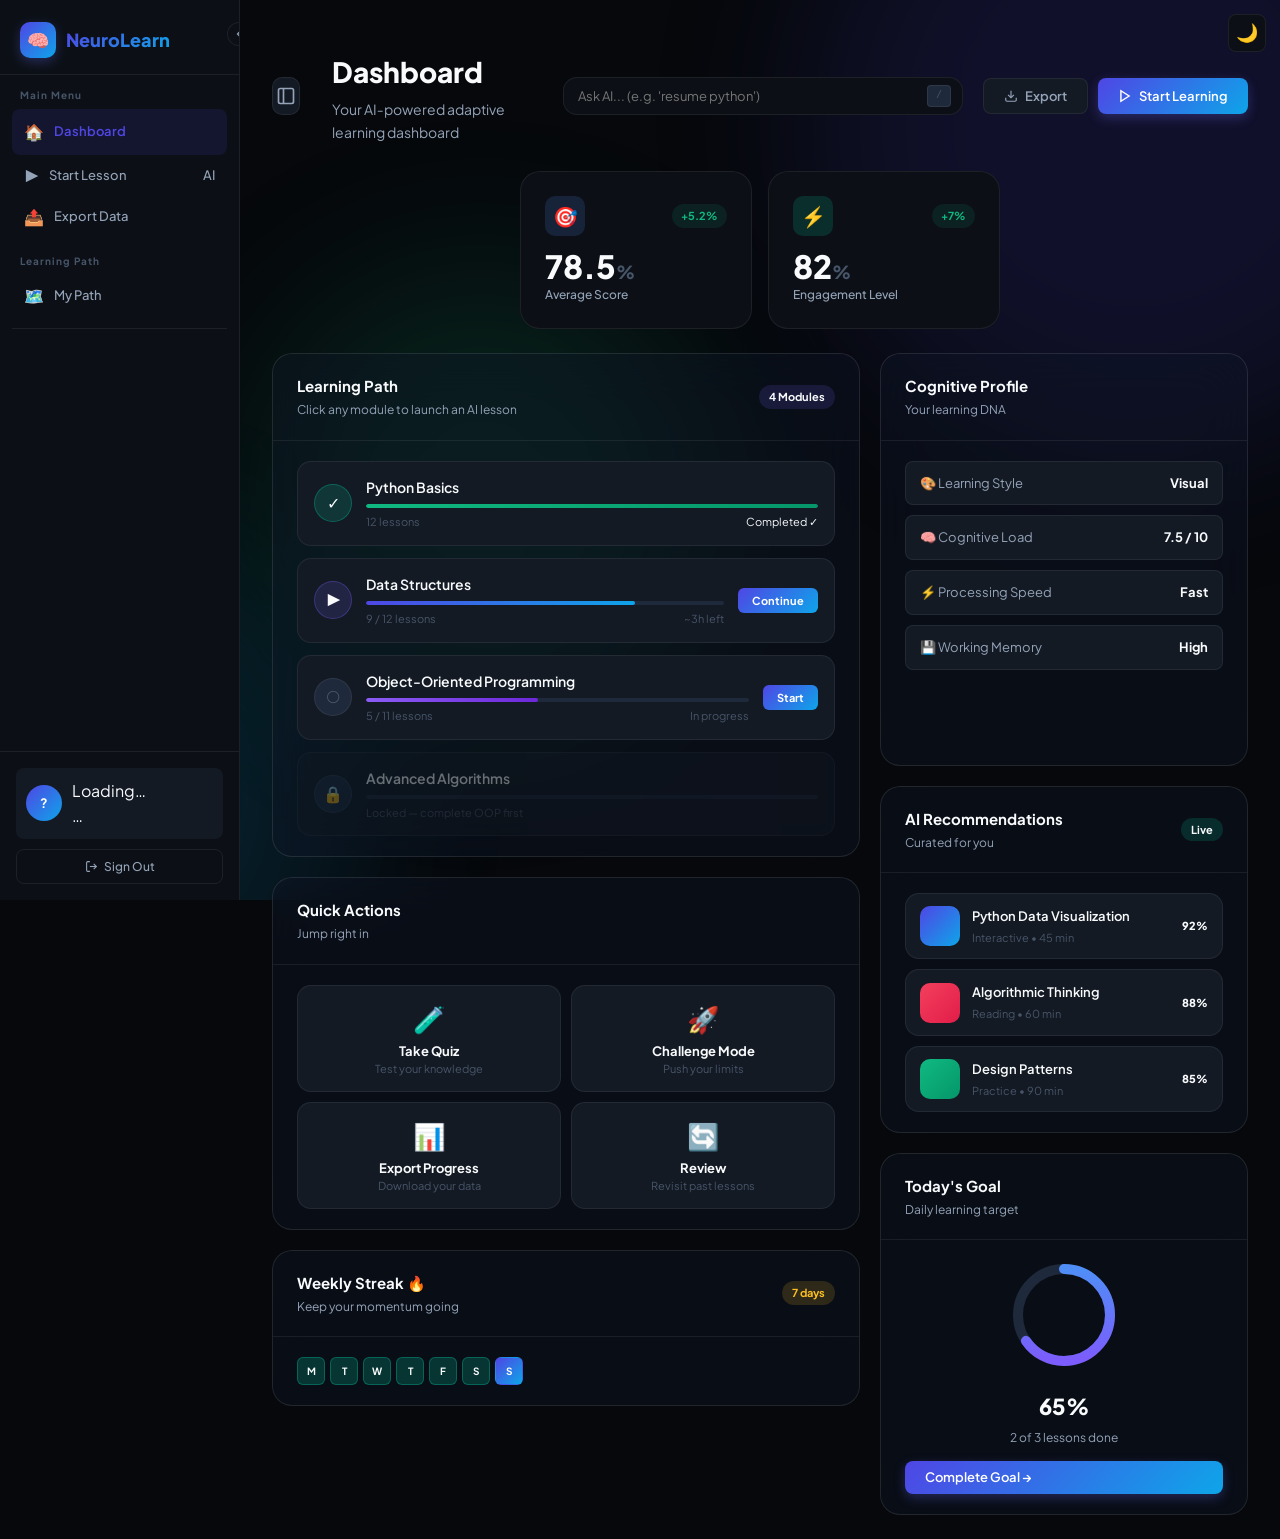
==== commit ed1eba16: "🚀 NEXT GEN Upgrade: Neural Telemetry, AI Command Bar, and Secure Firebase Integration" ====
--- a/frontend/index.html
+++ b/frontend/index.html
@@ -4,12 +4,43 @@
 <meta charset="UTF-8">
 <meta name="viewport" content="width=device-width, initial-scale=1.0">
 <meta name="version" content="crystal-2.0-vibrant">
+<meta name="theme-color" content="#4f46e5">
 <title>NeuroLearn AI — Dashboard</title>
 <meta name="description" content="AI-powered adaptive learning dashboard. Track your progress, start lessons, and grow your skills.">
-<link href="https://fonts.googleapis.com/css2?family=Plus+Jakarta+Sans:wght@400;500;600;700;800&display=swap" rel="stylesheet">
+<meta name="keywords" content="adaptive learning, AI education, cognitive learning, personalized education, neuro-cognitive">
+<meta name="author" content="NeuroLearn AI">
+<meta name="robots" content="index, follow">
+
+<!-- Open Graph / Social -->
+<meta property="og:type" content="website">
+<meta property="og:url" content="https://ai-neuro.web.app/">
+<meta property="og:title" content="NeuroLearn AI — Adaptive Learning Platform">
+<meta property="og:description" content="AI-powered adaptive learning with cognitive profiling. Learn at your optimal pace.">
+<meta property="og:site_name" content="NeuroLearn AI">
+<meta property="og:image" content="https://ai-neuro.web.app/icon-192.png">
+
+<!-- Twitter -->
+<meta name="twitter:card" content="summary_large_image">
+<meta name="twitter:title" content="NeuroLearn AI — Adaptive Learning Platform">
+<meta name="twitter:description" content="AI-powered adaptive learning with cognitive profiling.">
+<meta name="twitter:image" content="https://ai-neuro.web.app/icon-192.png">
+
+<!-- Favicon & App Icons -->
+<link rel="icon" type="image/svg+xml" href="data:image/svg+xml,<svg xmlns='http://www.w3.org/2000/svg' viewBox='0 0 100 100'><text y='.9em' font-size='90'>🧠</text></svg>">
+<link rel="apple-touch-icon" href="icon-192.png">
+
+<!-- Font Optimization -->
+<link rel="preconnect" href="https://fonts.googleapis.com">
+<link rel="preconnect" href="https://fonts.gstatic.com" crossorigin>
+<link href="https://fonts.googleapis.com/css2?family=Plus+Jakarta+Sans:wght@400;500;600;700;800&display=swap" rel="stylesheet" media="print" onload="this.media='all'">
+<noscript><link href="https://fonts.googleapis.com/css2?family=Plus+Jakarta+Sans:wght@400;500;600;700;800&display=swap" rel="stylesheet"></noscript>
+
 <link rel="stylesheet" href="styles.css">
 </head>
 <body>
+
+<!-- Accessibility: Skip to content -->
+<a href="#main-content" class="skip-link">Skip to main content</a>
 
 <!-- Mesh background -->
 <div class="mesh-bg">
@@ -82,7 +113,7 @@
   <div class="sidebar-header">
     <a href="index.html" class="logo">
       <div class="logo-icon">🧠</div>
-      <span class="logo-text">NeuroLearn</span>
+      <span class="logo-text glitch">NeuroLearn</span>
     </a>
   </div>
 
@@ -130,7 +161,7 @@
 </aside>
 
 <!-- Main Content -->
-<main class="main-content">
+<main class="main-content" id="main-content" role="main" aria-label="Main content">
 
   <!-- Page Header -->
   <div class="page-header anim-rise">
@@ -139,8 +170,14 @@
         <button class="btn-sidebar-toggle" id="btn-sidebar-toggle" title="Toggle Sidebar">
           <svg width="20" height="20" viewBox="0 0 24 24" fill="none" stroke="currentColor" stroke-width="2"><rect x="3" y="3" width="18" height="18" rx="2" ry="2"/><line x1="9" y1="3" x2="9" y2="21"/></svg>
         </button>
-        <h1 class="page-title">Dashboard</h1>
-        <p class="page-subtitle">Your AI‑powered adaptive learning dashboard</p>
+        <div class="header-titles">
+          <h1 class="page-title">Dashboard</h1>
+          <p class="page-subtitle">Your AI‑powered adaptive learning dashboard</p>
+        </div>
+        <div class="search-container">
+          <input type="text" class="form-input search-input" placeholder="Ask AI... (e.g. 'resume python')" id="ai-search">
+          <kbd class="search-kbd">/</kbd>
+        </div>
       </div>
       <div class="header-actions">
         <button class="btn btn-secondary btn-sm" id="btn-export-header">
@@ -335,6 +372,9 @@
               <span class="pstat-value" id="profile-memory">High</span>
             </div>
           </div>
+          <div class="neural-wave-container" id="neural-waves">
+            <!-- Bars injected by JS -->
+          </div>
         </div>
       </div>
 
@@ -412,6 +452,15 @@
 </main>
 
 <script src="app.js"></script>
+<script>
+if ('serviceWorker' in navigator) {
+    window.addEventListener('load', () => {
+        navigator.serviceWorker.register('/service-worker.js')
+            .then(reg => console.log('SW registered'))
+            .catch(err => console.log('SW failed:', err));
+    });
+}
+</script>
 <script>
 // ── Modal helpers ──
 function openModal(id)  { document.getElementById(id).classList.add('open'); }
--- a/frontend/styles.css
+++ b/frontend/styles.css
@@ -48,6 +48,11 @@
     --dur-med:   260ms;
     --sidebar-w: 240px;
     --sidebar-collapsed-w: 72px;
+
+    /* Next Gen: Holographic & Neural */
+    --hologram-cyan:  rgba(0, 255, 255, 0.15);
+    --hologram-scan:  rgba(255, 255, 255, 0.05);
+    --neural-wave:   rgba(99, 102, 241, 0.3);
 }
 
 [data-theme="light"] {
@@ -62,8 +67,27 @@
     --text-muted:     #94a3b8;
     --shadow-base:    rgba(15, 23, 42, 0.08);
     --orb-opacity:    0.06;
-    --glass-border:   rgba(0, 0, 0, 0.05);
+    --glass-border:   rgba(0, 0, 0, 0.08);
     --glass-bg:       rgba(255, 255, 255, 0.7);
+    --glass-blur:     24px;
+}
+
+/* ── Skip Link (Accessibility) ── */
+.skip-link {
+    position: absolute;
+    top: -100px;
+    left: 50%;
+    transform: translateX(-50%);
+    background: var(--grad-primary);
+    color: #fff;
+    padding: 12px 24px;
+    border-radius: var(--radius-md);
+    font-weight: 700;
+    z-index: 10000;
+    transition: top 0.3s var(--ease-smooth);
+}
+.skip-link:focus {
+    top: 12px;
 }
 
 /* ── Reset ── */
@@ -261,9 +285,36 @@
 
 /* ── Page Header ── */
 .page-header { margin-bottom:28px; }
-.header-row { display:flex; justify-content:space-between; align-items:center; gap:16px; flex-wrap:wrap; }
+.header-main { display:flex; justify-content:space-between; align-items:center; gap:20px; flex-wrap:wrap; }
+.header-left { display:flex; align-items:center; gap:16px; flex:1; }
+.header-titles { min-width: 150px; }
 .page-title { font-size:28px; font-weight:800; margin-bottom:4px; }
 .page-subtitle { font-size:14px; color:var(--text-secondary); }
+
+.search-container {
+    position: relative;
+    max-width: 400px;
+    width: 100%;
+}
+.search-input {
+    padding-right: 40px !important;
+    background: var(--surface-1) !important;
+    border: 1px solid var(--border) !important;
+    border-radius: var(--radius-md) !important;
+}
+.search-kbd {
+    position: absolute;
+    right: 12px;
+    top: 50%;
+    transform: translateY(-50%);
+    background: var(--surface-3);
+    border: 1px solid var(--border);
+    padding: 2px 8px;
+    border-radius: 4px;
+    font-size: 10px;
+    color: var(--text-muted);
+    pointer-events: none;
+}
 .header-actions { display:flex; gap:10px; }
 
 /* ════════════════════════════════════════
@@ -359,6 +410,30 @@
     border: 1px solid var(--glass-border);
     border-radius: var(--radius-lg);
     transition: all var(--dur-med) var(--ease-smooth);
+    position: relative;
+    overflow: hidden;
+}
+
+/* Holographic Scanline Effect */
+.glass-card::after {
+    content: '';
+    position: absolute;
+    top: -100%;
+    left: 0;
+    width: 100%;
+    height: 100%;
+    background: linear-gradient(
+        to bottom,
+        transparent,
+        var(--hologram-scan) 50%,
+        transparent
+    );
+    pointer-events: none;
+    transition: 0.8s var(--ease-smooth);
+}
+
+.glass-card:hover::after {
+    top: 100%;
 }
 
 .stat-card {
@@ -681,6 +756,27 @@
 .anim-fade-in  { animation:fadeIn .5s var(--ease-smooth) both; }
 .anim-rise     { animation:fadeInUp .5s var(--ease-spring) both; }
 .anim-scale    { animation:scaleIn .4s var(--ease-spring) both; }
+
+/* Neural Waveforms */
+.neural-wave-container {
+    height: 60px;
+    display: flex;
+    align-items: flex-end;
+    gap: 3px;
+    margin-top: 15px;
+}
+.wave-bar {
+    flex: 1;
+    background: var(--grad-primary);
+    border-radius: 2px 2px 0 0;
+    animation: wavePulse 1.5s infinite var(--ease-smooth);
+    min-height: 4px;
+}
+
+@keyframes wavePulse {
+    0%, 100% { height: 20%; opacity: 0.5; }
+    50%      { height: 80%; opacity: 1; }
+}
 
 /* ════════════════════════════════════════
    GUEST BANNER
@@ -792,3 +888,15 @@
     z-index:199;
 }
 .sidebar-overlay.open { display:block; }
+
+.logo-text.glitch:hover {
+    animation: text-glitch 0.3s cubic-bezier(.25, .46, .45, .94) both infinite;
+}
+@keyframes text-glitch {
+    0%   { transform: translate(0); text-shadow: none; }
+    20%  { transform: translate(-2px, 2px); text-shadow: 2px 0 #ff00c1, -2px 0 #00fff9; }
+    40%  { transform: translate(-2px, -2px); text-shadow: 2px 0 #ff00c1, -2px 0 #00fff9; }
+    60%  { transform: translate(2px, 2px); text-shadow: 2px 0 #ff00c1, -2px 0 #00fff9; }
+    100% { transform: translate(0); text-shadow: none; }
+}
+
